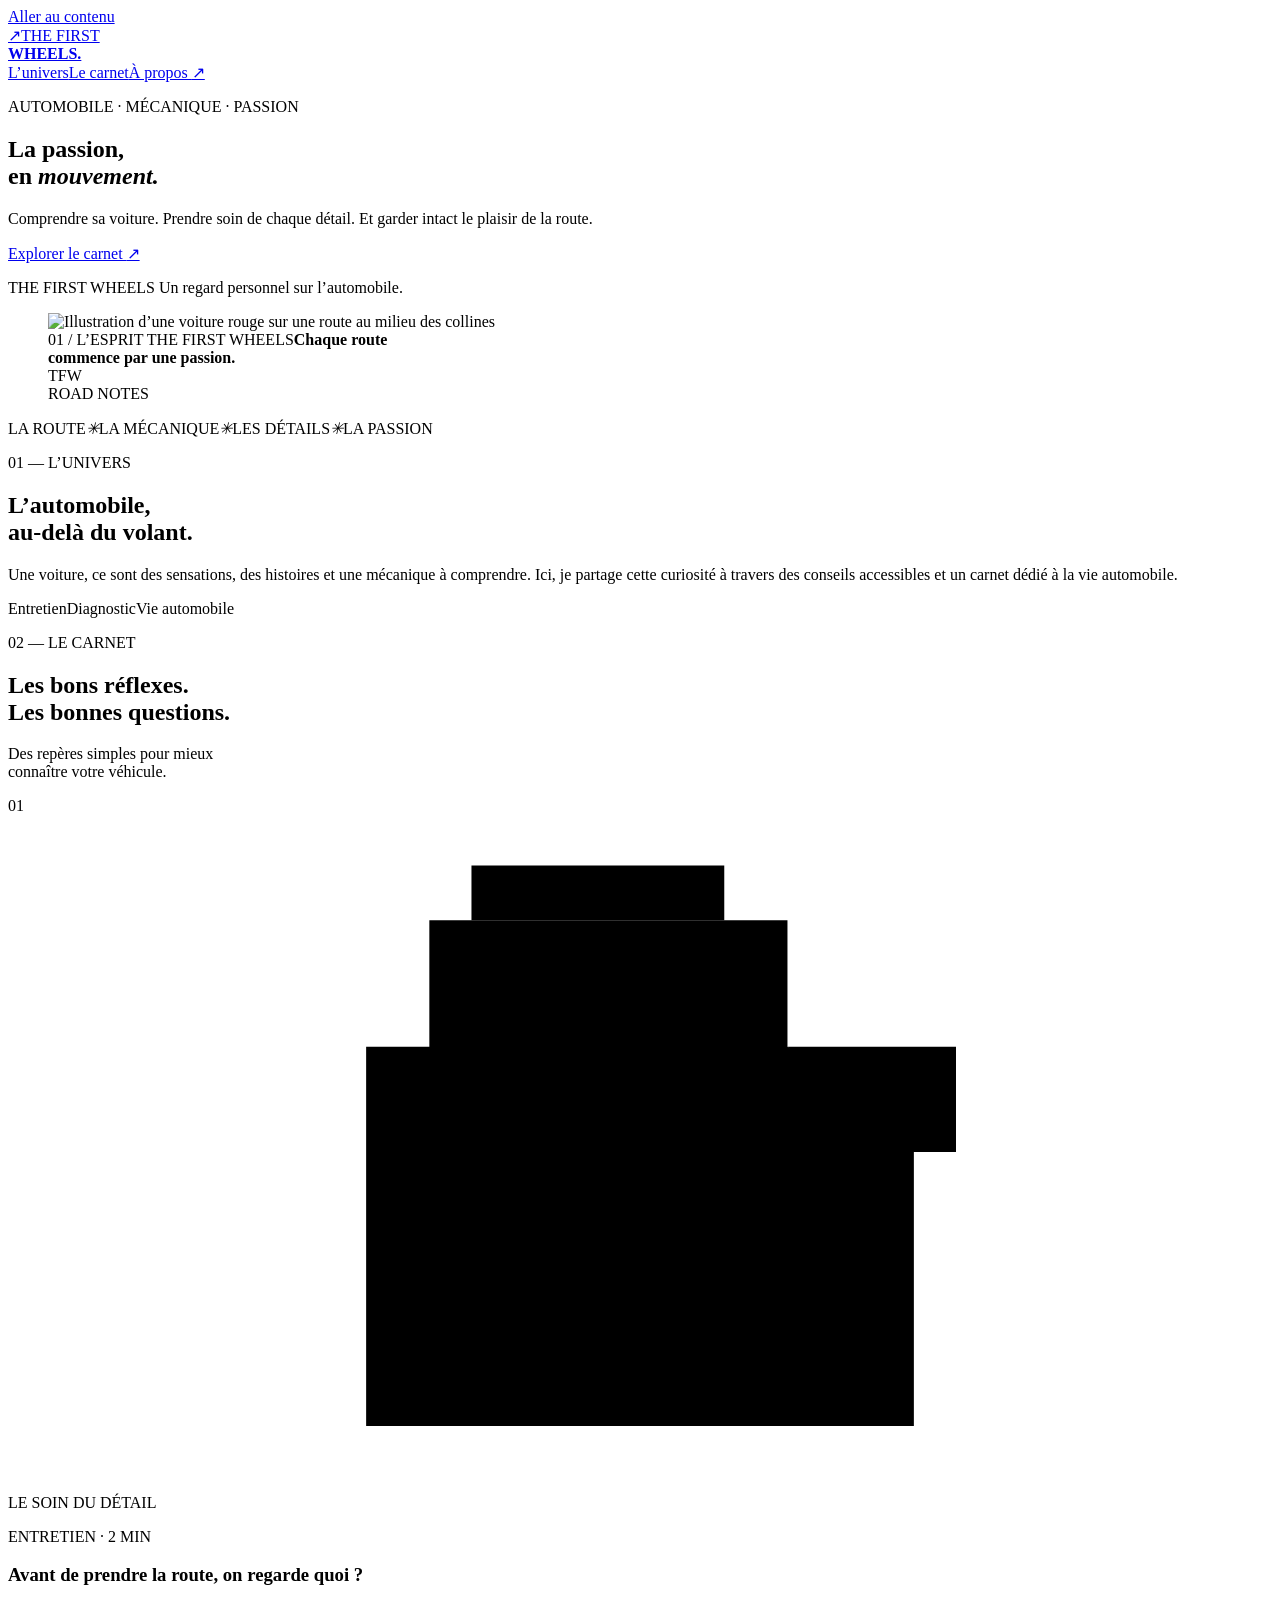
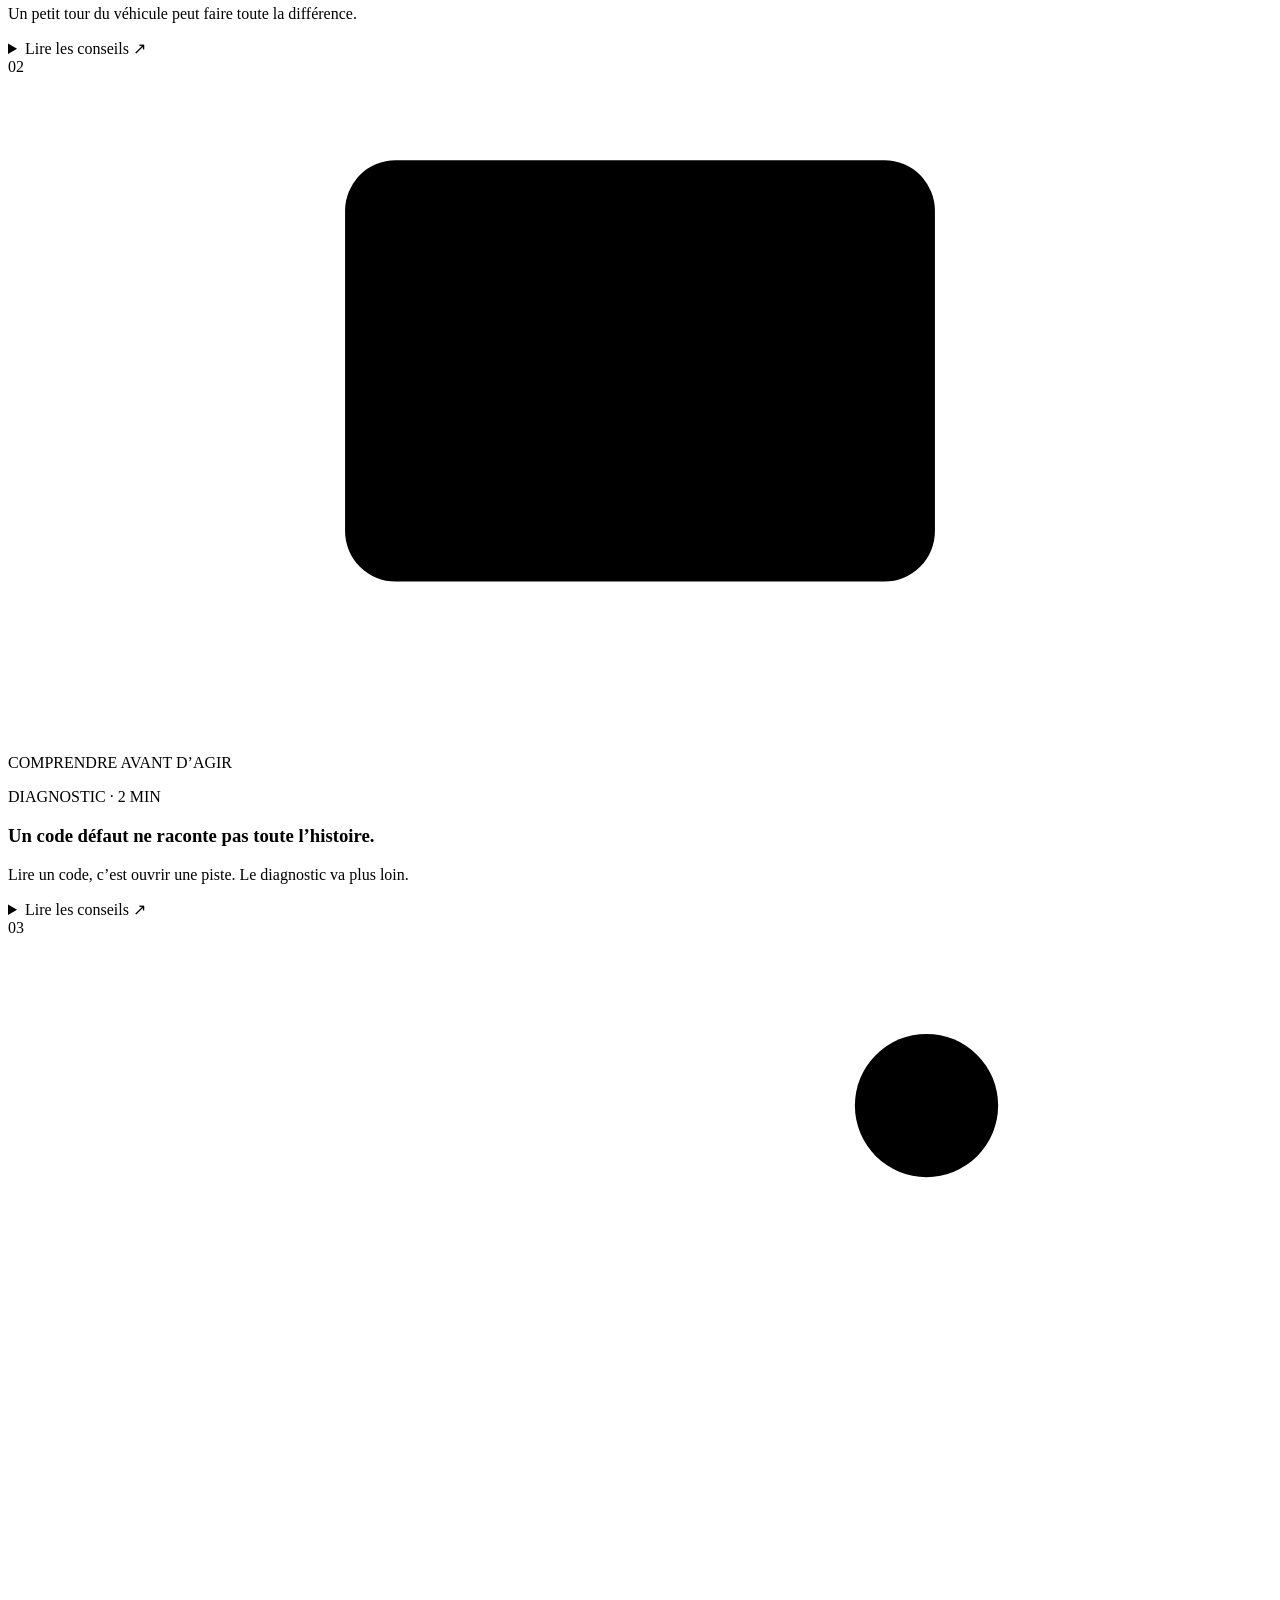
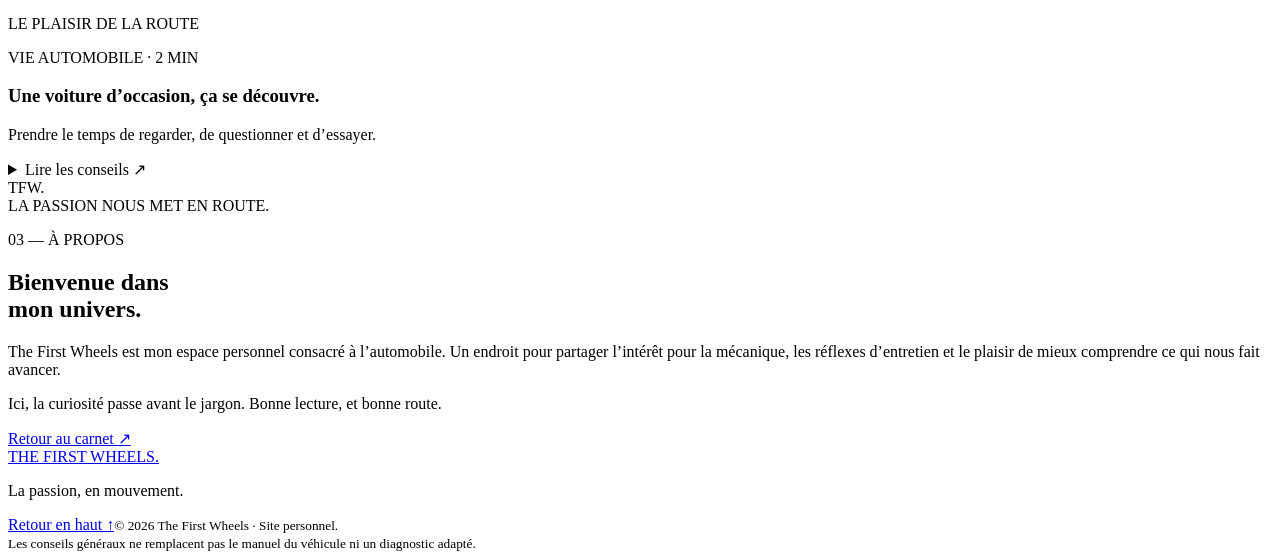
==== index.html @ 16961a9b "Add files via upload" ====
<!doctype html>
<html lang="fr"><head><meta charset="utf-8"><meta name="viewport" content="width=device-width, initial-scale=1"><meta name="description" content="The First Wheels : un espace personnel consacré à l’automobile, à la mécanique et aux petits gestes qui font la différence."><meta name="theme-color" content="#191c1b"><title>The First Wheels — La passion, en mouvement.</title><link rel="icon" type="image/svg+xml" href="assets/favicon.svg"><link rel="stylesheet" href="styles.css"><script src="script.js" defer></script></head>
<body><a class="skip" href="#contenu">Aller au contenu</a>
<header class="header"><a href="#accueil" class="brand" aria-label="The First Wheels, accueil"><span class="brand-icon" aria-hidden="true">↗</span><span>THE FIRST<br><b>WHEELS.</b></span></a><button class="menu-button" type="button" aria-expanded="false" aria-controls="navigation" hidden>Menu <span aria-hidden="true">☰</span></button><nav id="navigation" aria-label="Navigation principale"><a href="#univers">L’univers</a><a href="#carnet">Le carnet</a><a href="#apropos">À propos <span aria-hidden="true">↗</span></a></nav></header>
<main id="contenu"><section class="hero" id="accueil"><div class="hero-copy"><p class="eyebrow"><span class="dot"></span> AUTOMOBILE · MÉCANIQUE · PASSION</p><h1>La passion,<br>en <em>mouvement.</em></h1><p class="intro">Comprendre sa voiture. Prendre soin de chaque détail. Et garder intact le plaisir de la route.</p><a class="button" href="#carnet">Explorer le carnet <span aria-hidden="true">↗</span></a><p class="hero-note">THE FIRST WHEELS <span>Un regard personnel sur l’automobile.</span></p></div><figure class="hero-art"><img src="assets/route.svg" alt="Illustration d’une voiture rouge sur une route au milieu des collines" width="900" height="850"><figcaption><span>01 / L’ESPRIT THE FIRST WHEELS</span><strong>Chaque route<br>commence par une passion.</strong></figcaption><span class="art-stamp" aria-hidden="true">TFW<br>ROAD NOTES</span></figure></section>
<div class="ticker" aria-hidden="true"><span>LA ROUTE</span><i>✳</i><span>LA MÉCANIQUE</span><i>✳</i><span>LES DÉTAILS</span><i>✳</i><span>LA PASSION</span></div>
<section class="section universe" id="univers"><div class="section-heading"><p class="eyebrow">01 — L’UNIVERS</p><h2>L’automobile,<br>au-delà du volant.</h2></div><div class="universe-text"><p>Une voiture, ce sont des sensations, des histoires et une mécanique à comprendre. Ici, je partage cette curiosité à travers des conseils accessibles et un carnet dédié à la vie automobile.</p><div class="topics"><span>Entretien</span><span>Diagnostic</span><span>Vie automobile</span></div></div></section>
<section class="section journal" id="carnet"><div class="journal-top"><div><p class="eyebrow">02 — LE CARNET</p><h2>Les bons réflexes.<br>Les bonnes questions.</h2></div><p>Des repères simples pour mieux<br>connaître votre véhicule.</p></div><div class="filters" role="group" aria-label="Filtrer les articles" hidden><button type="button" data-filter="all" aria-pressed="true">Tout le carnet</button><button type="button" data-filter="entretien" aria-pressed="false">Entretien</button><button type="button" data-filter="diagnostic" aria-pressed="false">Diagnostic</button><button type="button" data-filter="vie" aria-pressed="false">Vie automobile</button></div><p id="filter-status" class="sr-only" aria-live="polite"></p><div class="articles">
<article class="article" data-category="entretien"><div class="tile tile-one" aria-hidden="true"><span class="tile-no">01</span><svg viewBox="0 0 300 160"><path d="M100 25h85v30l30 25v65H85V55h15z"/><path d="M185 55h40v25h-20M110 25V12h60v13"/><path d="M150 72c-30 37-30 45 0 49 28-4 28-12 0-49z"/></svg><span>LE SOIN DU DÉTAIL</span></div><div class="article-body"><p class="eyebrow">ENTRETIEN · 2 MIN</p><h3>Avant de prendre la route, on regarde quoi ?</h3><p>Un petit tour du véhicule peut faire toute la différence.</p><details><summary>Lire les conseils <span aria-hidden="true">↗</span></summary><div class="article-content"><p>Commencez par regarder l’état des pneus, les feux et la visibilité à travers les vitres. Pour la pression des pneus, suivez les valeurs indiquées par le constructeur sur le véhicule ou dans son manuel.</p><p>Contrôlez les niveaux en respectant les consignes du manuel, sur un sol plat. Ne dévissez jamais le bouchon du liquide de refroidissement lorsque le moteur est chaud.</p><p>Avant un long trajet, un bruit nouveau, une fuite ou un voyant inhabituel mérite un contrôle.</p></div></details></div></article>
<article class="article" data-category="diagnostic"><div class="tile tile-two" aria-hidden="true"><span class="tile-no">02</span><svg viewBox="0 0 300 160"><rect x="80" y="20" width="140" height="100" rx="12"/><path d="M95 90h25l14-37 20 55 15-30h35M110 136h80M150 120v16"/></svg><span>COMPRENDRE AVANT D’AGIR</span></div><div class="article-body"><p class="eyebrow">DIAGNOSTIC · 2 MIN</p><h3>Un code défaut ne raconte pas toute l’histoire.</h3><p>Lire un code, c’est ouvrir une piste. Le diagnostic va plus loin.</p><details><summary>Lire les conseils <span aria-hidden="true">↗</span></summary><div class="article-content"><p>Un code défaut décrit une anomalie détectée par un calculateur. Il ne prouve pas, à lui seul, qu’une pièce précise doit être remplacée.</p><p>Notez les symptômes et le moment où ils apparaissent : à froid, à chaud, au démarrage ou en roulant. Ces observations aident à orienter les vérifications.</p><p>Un diagnostic peut demander le contrôle du câblage, des alimentations et des paramètres mesurés. Évitez d’effacer les codes avant de les relever : ils peuvent fournir des indices utiles.</p></div></details></div></article>
<article class="article" data-category="vie"><div class="tile tile-three" aria-hidden="true"><span class="tile-no">03</span><svg viewBox="0 0 300 160"><path d="M105 145l35-125M195 145L160 20M150 145v-25m0-15V85m0-15V50m0-15V20"/><circle cx="218" cy="40" r="17"/></svg><span>LE PLAISIR DE LA ROUTE</span></div><div class="article-body"><p class="eyebrow">VIE AUTOMOBILE · 2 MIN</p><h3>Une voiture d’occasion, ça se découvre.</h3><p>Prendre le temps de regarder, de questionner et d’essayer.</p><details><summary>Lire les conseils <span aria-hidden="true">↗</span></summary><div class="article-content"><p>Demandez l’historique d’entretien et comparez les informations avec les factures disponibles. Regardez l’état général, l’usure de l’habitacle et les traces de fuite.</p><p>Un essai permet de découvrir le comportement du véhicule. Soyez attentif aux bruits, aux vibrations et aux témoins du tableau de bord.</p><p>Si vous hésitez, faites examiner la voiture par un professionnel indépendant avant de vous engager. Un contrôle technique et un diagnostic mécanique répondent à des objectifs différents.</p></div></details></div></article>
</div></section>
<section class="about" id="apropos"><div class="about-mark" aria-hidden="true">TF<span>W.</span><div>LA PASSION NOUS MET EN ROUTE.</div></div><div class="about-copy"><p class="eyebrow">03 — À PROPOS</p><h2>Bienvenue dans<br>mon univers.</h2><p>The First Wheels est mon espace personnel consacré à l’automobile. Un endroit pour partager l’intérêt pour la mécanique, les réflexes d’entretien et le plaisir de mieux comprendre ce qui nous fait avancer.</p><p>Ici, la curiosité passe avant le jargon. Bonne lecture, et bonne route.</p><a class="text-link" href="#carnet">Retour au carnet <span aria-hidden="true">↗</span></a></div></section>
</main><footer><a class="footer-brand" href="#accueil">THE FIRST WHEELS.</a><p>La passion, en mouvement.</p><a href="#accueil">Retour en haut ↑</a><small>© <span id="year">2026</span> The First Wheels · Site personnel.<br>Les conseils généraux ne remplacent pas le manuel du véhicule ni un diagnostic adapté.</small></footer></body></html>
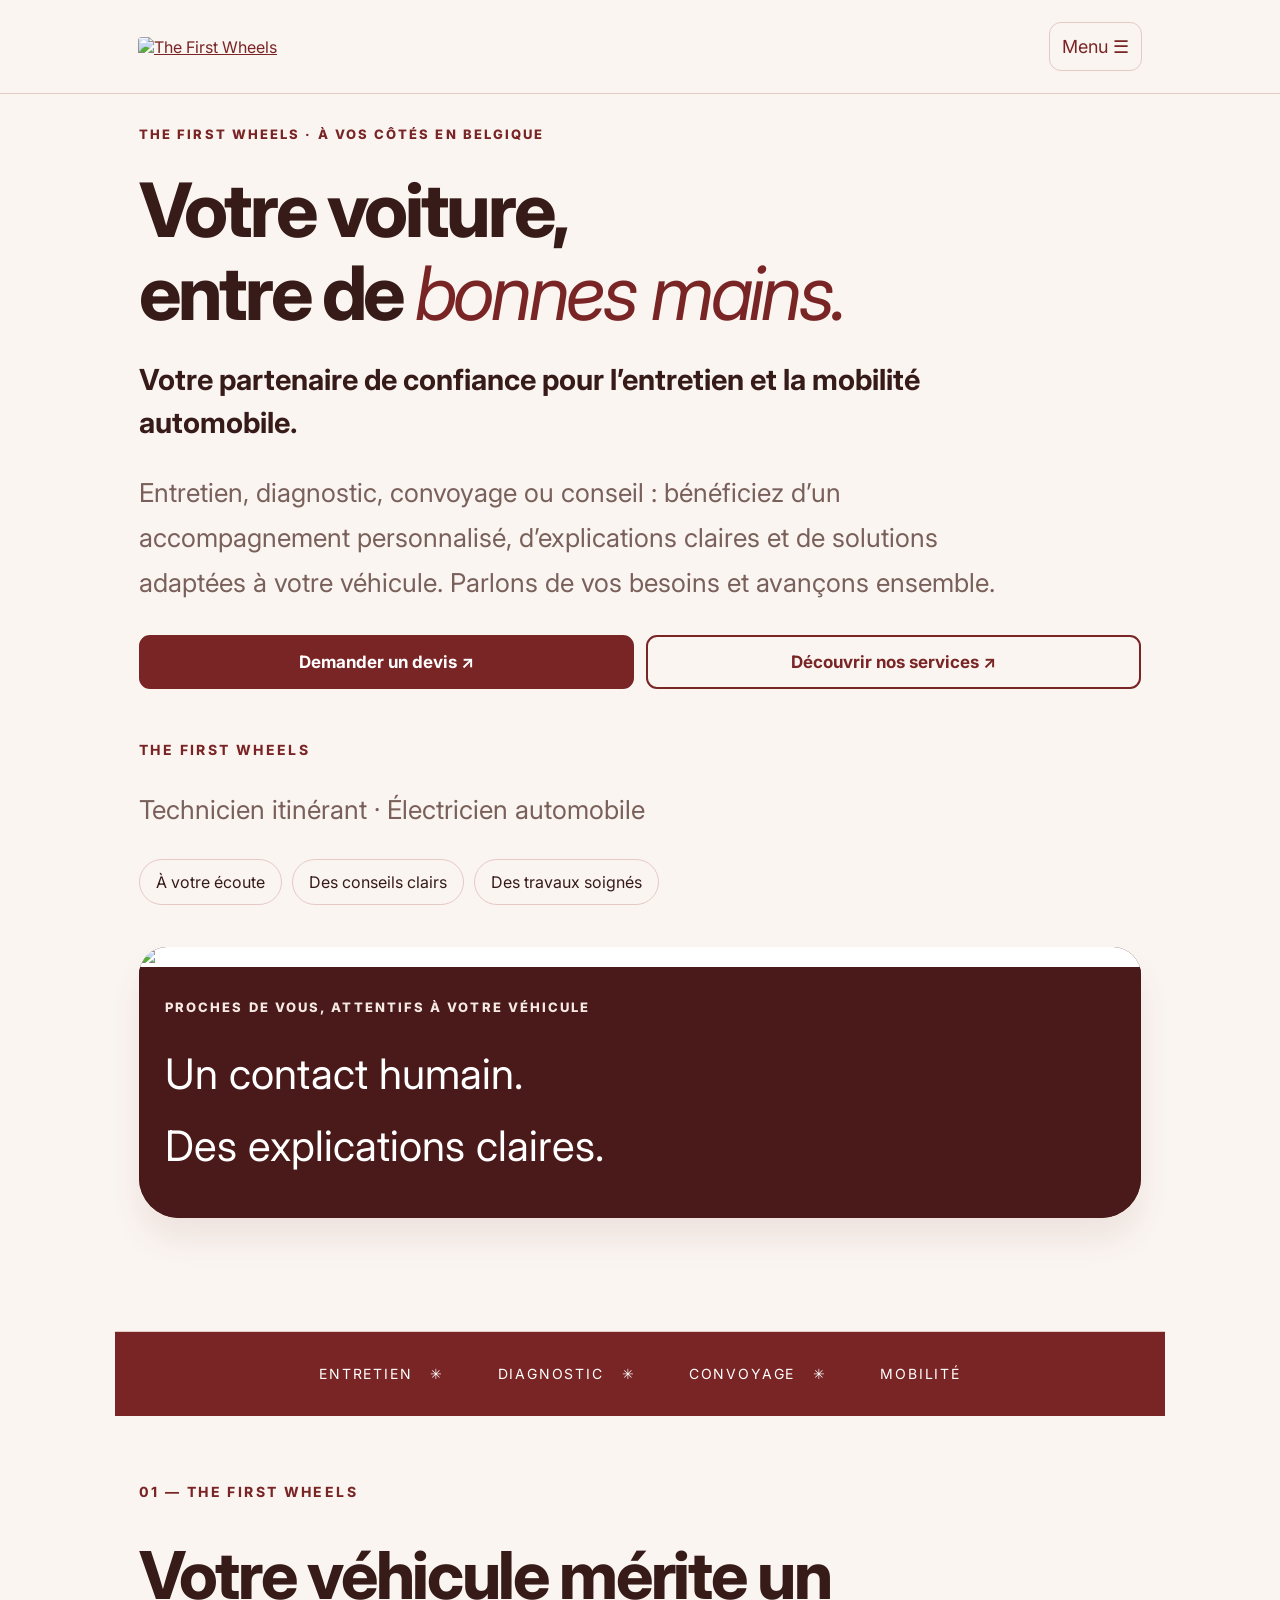
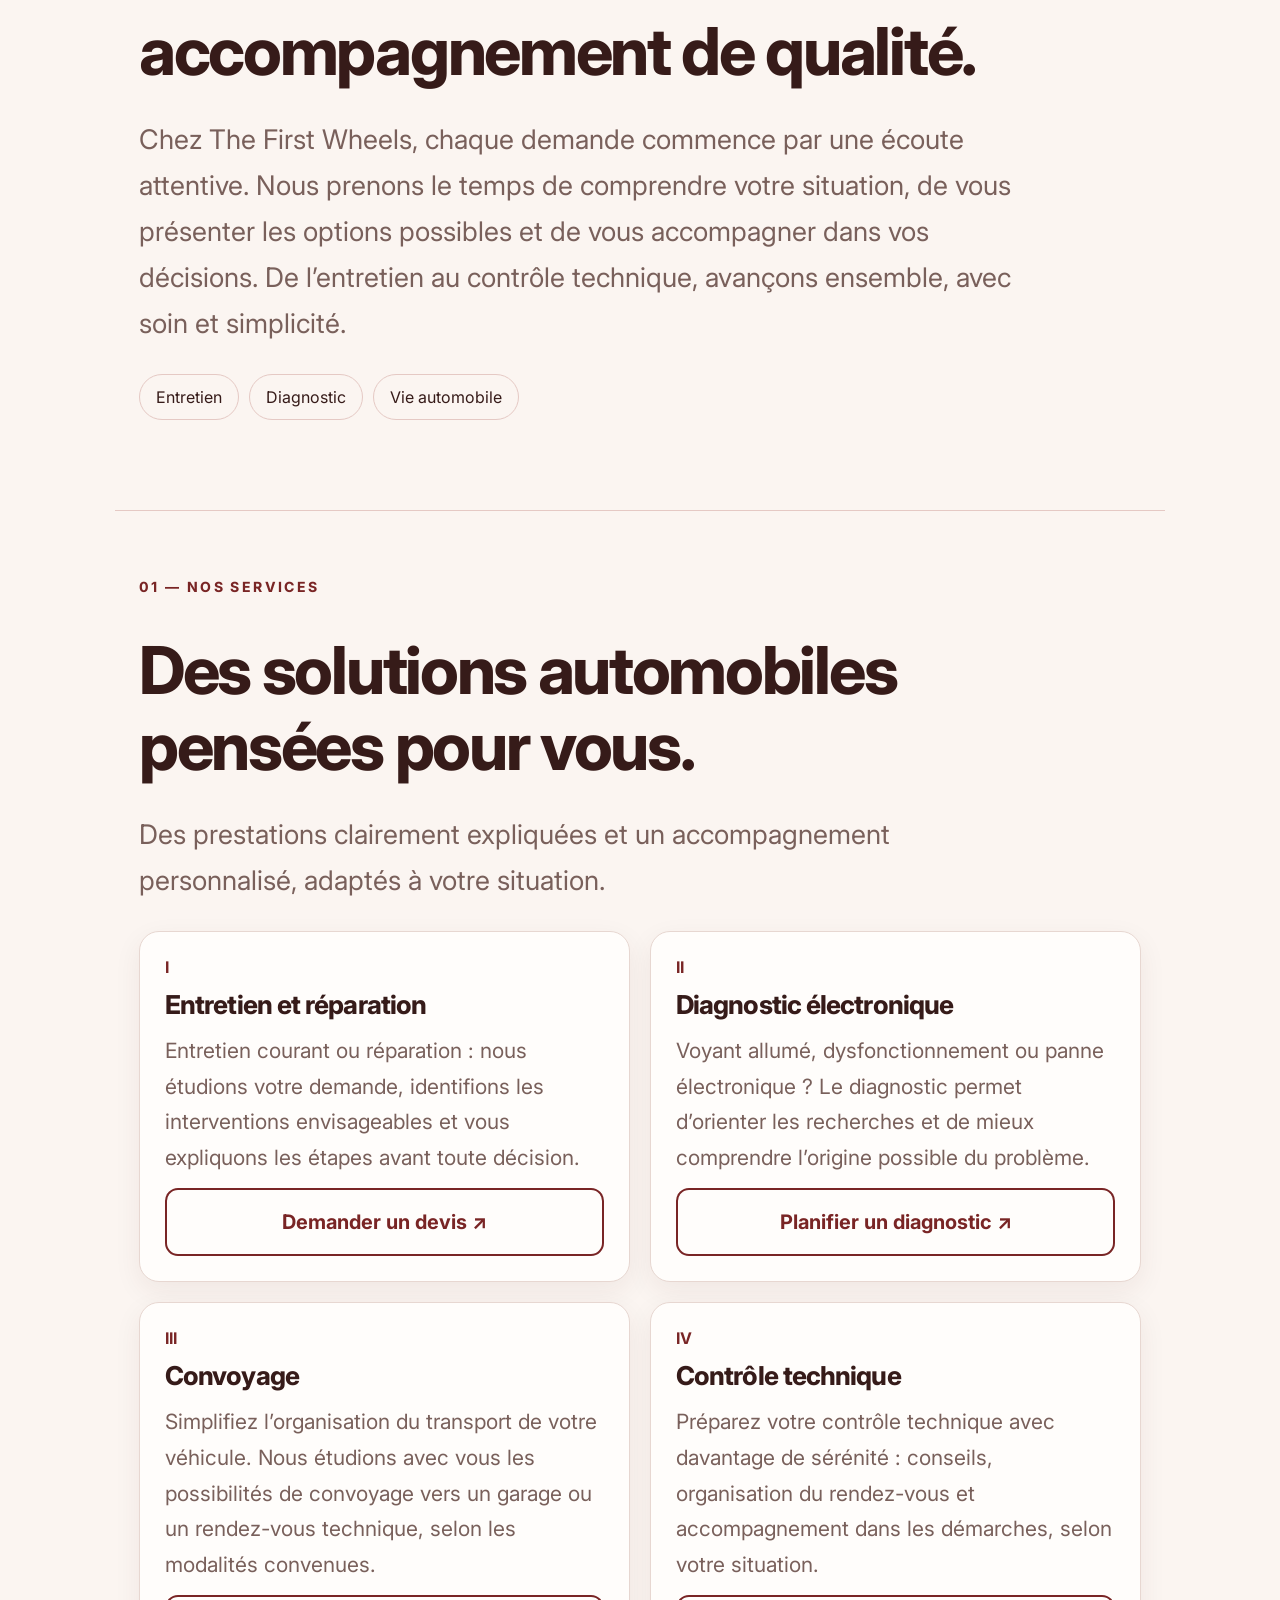
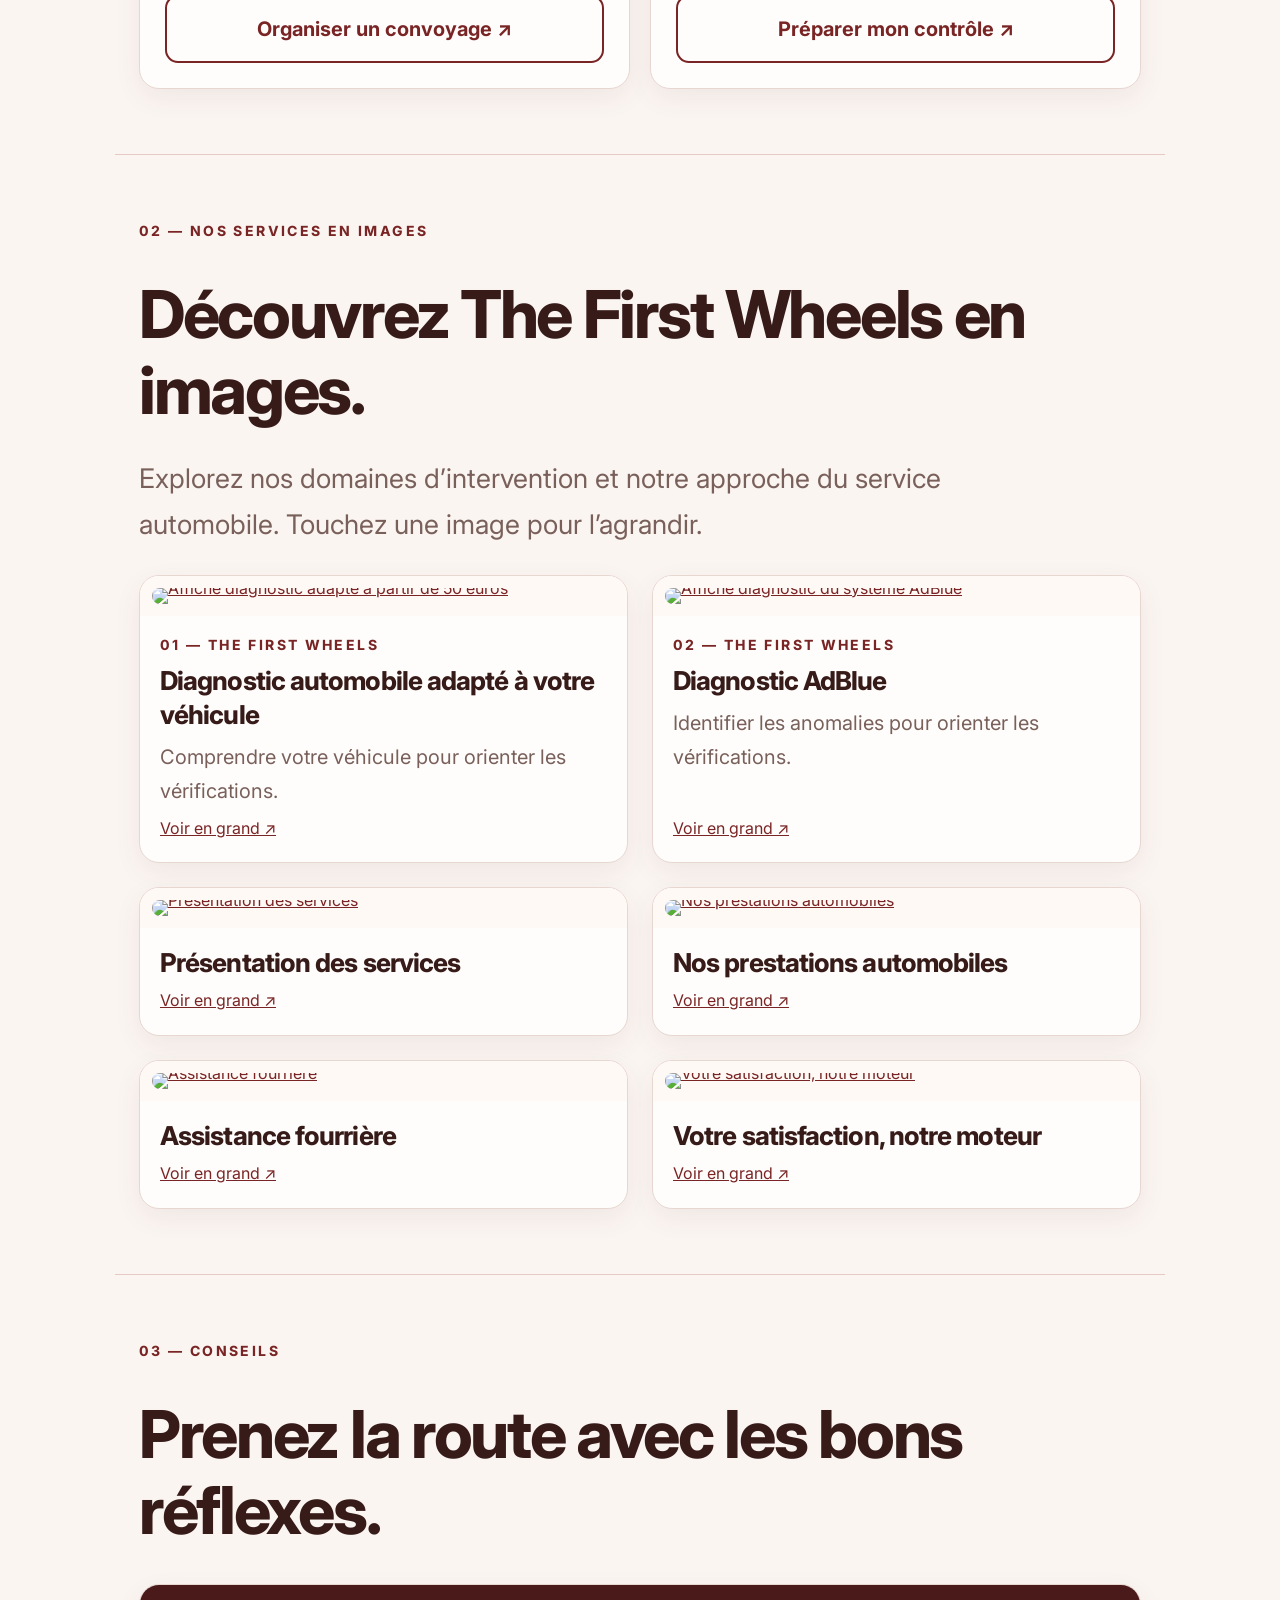
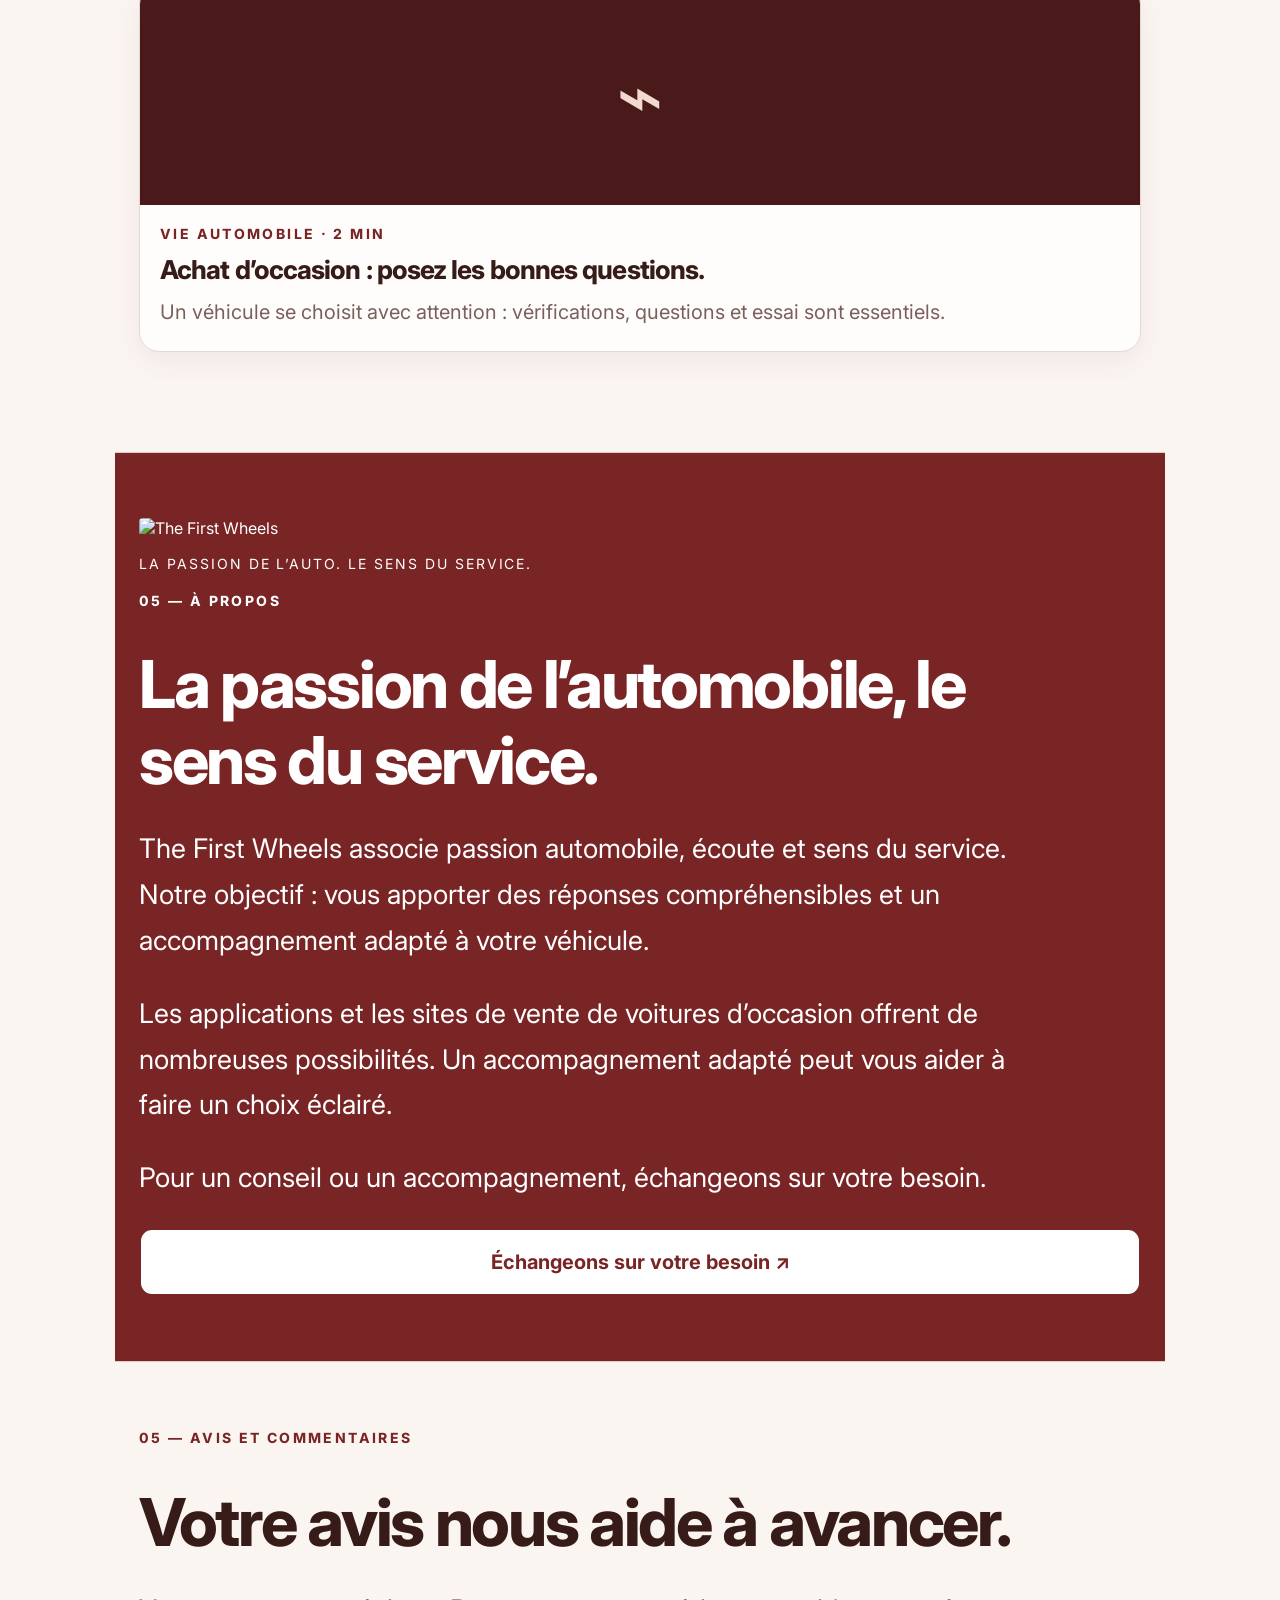
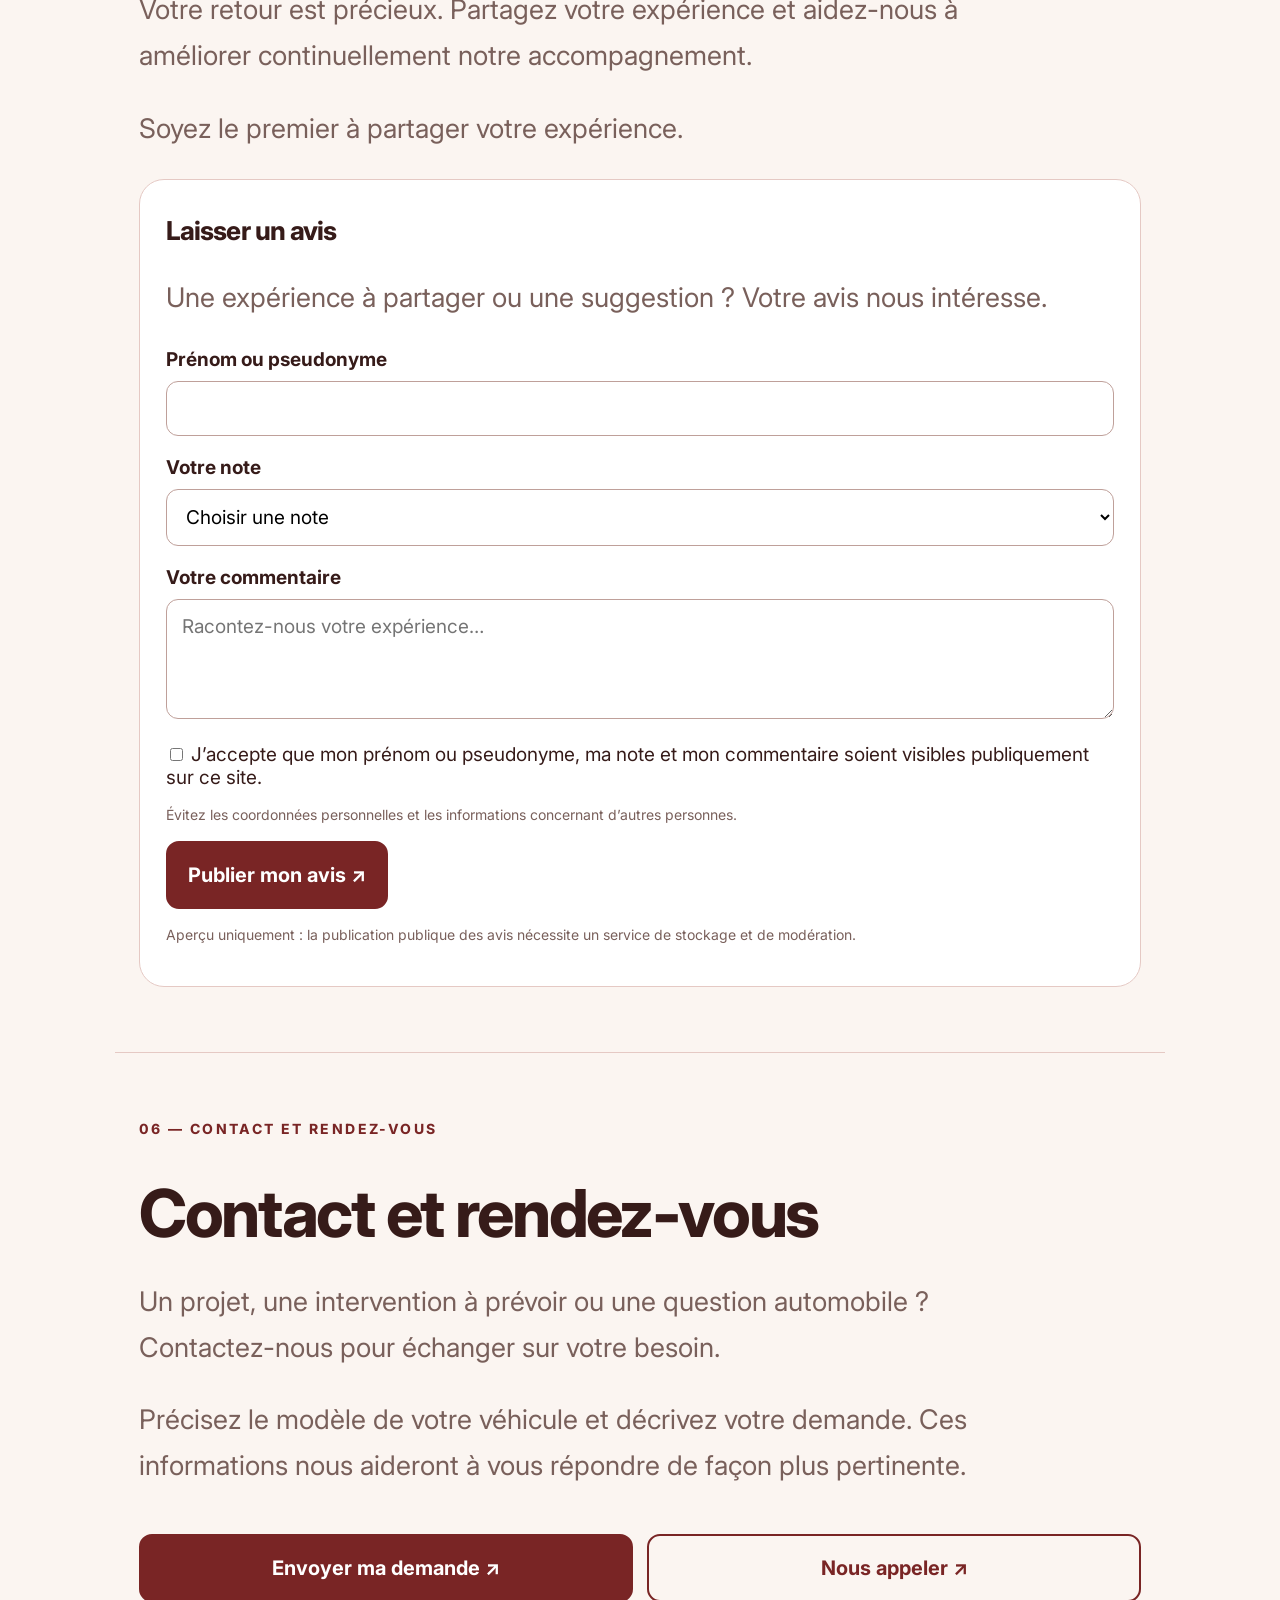
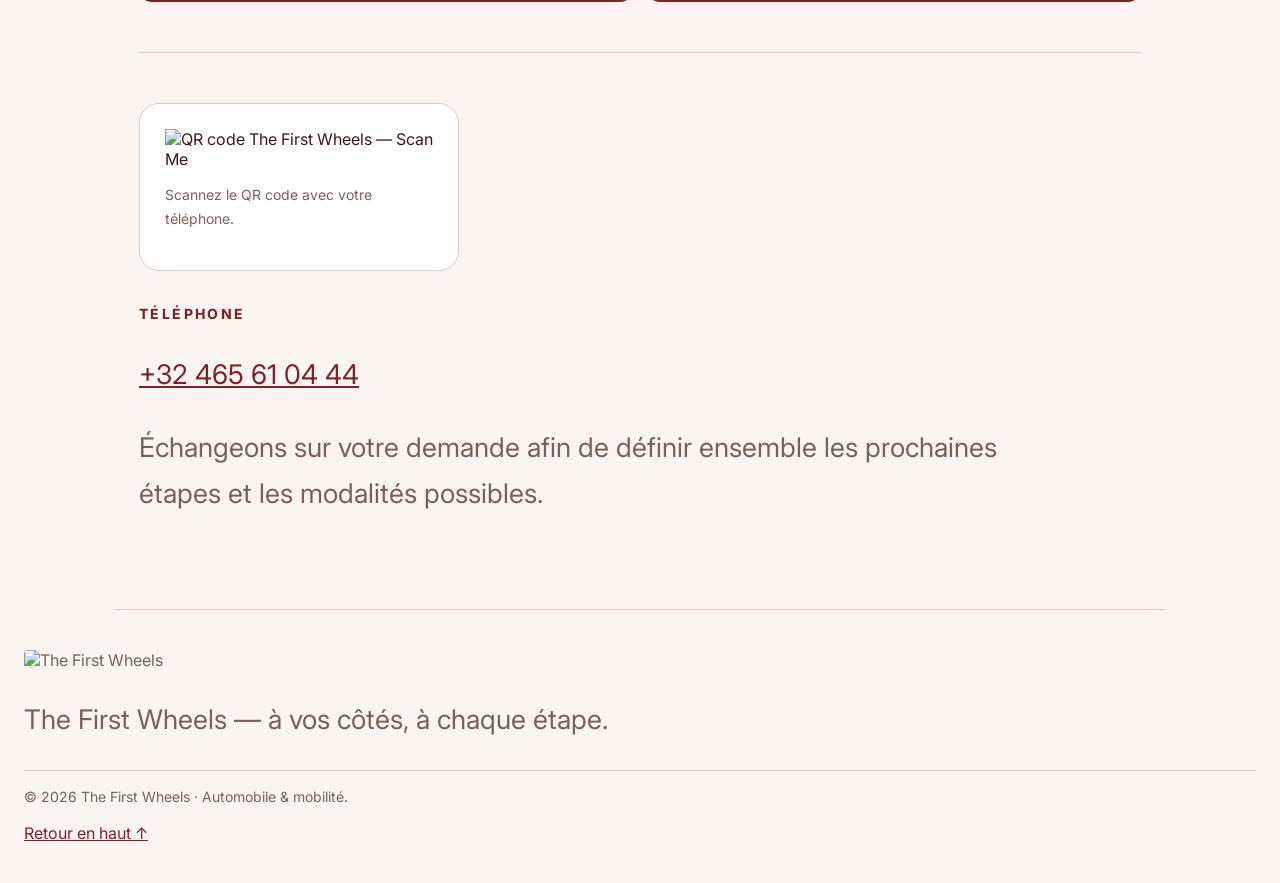
==== commit c3340b58: "Add files via upload" ====
--- a/index.html
+++ b/index.html
@@ -1,14 +1,98 @@
-<!doctype html>
-<html lang="fr"><head><meta charset="utf-8"><meta name="viewport" content="width=device-width, initial-scale=1"><meta name="description" content="The First Wheels : un espace personnel consacré à l’automobile, à la mécanique et aux petits gestes qui font la différence."><meta name="theme-color" content="#191c1b"><title>The First Wheels — La passion, en mouvement.</title><link rel="icon" type="image/svg+xml" href="assets/favicon.svg"><link rel="stylesheet" href="styles.css"><script src="script.js" defer></script></head>
-<body><a class="skip" href="#contenu">Aller au contenu</a>
-<header class="header"><a href="#accueil" class="brand" aria-label="The First Wheels, accueil"><span class="brand-icon" aria-hidden="true">↗</span><span>THE FIRST<br><b>WHEELS.</b></span></a><button class="menu-button" type="button" aria-expanded="false" aria-controls="navigation" hidden>Menu <span aria-hidden="true">☰</span></button><nav id="navigation" aria-label="Navigation principale"><a href="#univers">L’univers</a><a href="#carnet">Le carnet</a><a href="#apropos">À propos <span aria-hidden="true">↗</span></a></nav></header>
-<main id="contenu"><section class="hero" id="accueil"><div class="hero-copy"><p class="eyebrow"><span class="dot"></span> AUTOMOBILE · MÉCANIQUE · PASSION</p><h1>La passion,<br>en <em>mouvement.</em></h1><p class="intro">Comprendre sa voiture. Prendre soin de chaque détail. Et garder intact le plaisir de la route.</p><a class="button" href="#carnet">Explorer le carnet <span aria-hidden="true">↗</span></a><p class="hero-note">THE FIRST WHEELS <span>Un regard personnel sur l’automobile.</span></p></div><figure class="hero-art"><img src="assets/route.svg" alt="Illustration d’une voiture rouge sur une route au milieu des collines" width="900" height="850"><figcaption><span>01 / L’ESPRIT THE FIRST WHEELS</span><strong>Chaque route<br>commence par une passion.</strong></figcaption><span class="art-stamp" aria-hidden="true">TFW<br>ROAD NOTES</span></figure></section>
-<div class="ticker" aria-hidden="true"><span>LA ROUTE</span><i>✳</i><span>LA MÉCANIQUE</span><i>✳</i><span>LES DÉTAILS</span><i>✳</i><span>LA PASSION</span></div>
-<section class="section universe" id="univers"><div class="section-heading"><p class="eyebrow">01 — L’UNIVERS</p><h2>L’automobile,<br>au-delà du volant.</h2></div><div class="universe-text"><p>Une voiture, ce sont des sensations, des histoires et une mécanique à comprendre. Ici, je partage cette curiosité à travers des conseils accessibles et un carnet dédié à la vie automobile.</p><div class="topics"><span>Entretien</span><span>Diagnostic</span><span>Vie automobile</span></div></div></section>
-<section class="section journal" id="carnet"><div class="journal-top"><div><p class="eyebrow">02 — LE CARNET</p><h2>Les bons réflexes.<br>Les bonnes questions.</h2></div><p>Des repères simples pour mieux<br>connaître votre véhicule.</p></div><div class="filters" role="group" aria-label="Filtrer les articles" hidden><button type="button" data-filter="all" aria-pressed="true">Tout le carnet</button><button type="button" data-filter="entretien" aria-pressed="false">Entretien</button><button type="button" data-filter="diagnostic" aria-pressed="false">Diagnostic</button><button type="button" data-filter="vie" aria-pressed="false">Vie automobile</button></div><p id="filter-status" class="sr-only" aria-live="polite"></p><div class="articles">
-<article class="article" data-category="entretien"><div class="tile tile-one" aria-hidden="true"><span class="tile-no">01</span><svg viewBox="0 0 300 160"><path d="M100 25h85v30l30 25v65H85V55h15z"/><path d="M185 55h40v25h-20M110 25V12h60v13"/><path d="M150 72c-30 37-30 45 0 49 28-4 28-12 0-49z"/></svg><span>LE SOIN DU DÉTAIL</span></div><div class="article-body"><p class="eyebrow">ENTRETIEN · 2 MIN</p><h3>Avant de prendre la route, on regarde quoi ?</h3><p>Un petit tour du véhicule peut faire toute la différence.</p><details><summary>Lire les conseils <span aria-hidden="true">↗</span></summary><div class="article-content"><p>Commencez par regarder l’état des pneus, les feux et la visibilité à travers les vitres. Pour la pression des pneus, suivez les valeurs indiquées par le constructeur sur le véhicule ou dans son manuel.</p><p>Contrôlez les niveaux en respectant les consignes du manuel, sur un sol plat. Ne dévissez jamais le bouchon du liquide de refroidissement lorsque le moteur est chaud.</p><p>Avant un long trajet, un bruit nouveau, une fuite ou un voyant inhabituel mérite un contrôle.</p></div></details></div></article>
-<article class="article" data-category="diagnostic"><div class="tile tile-two" aria-hidden="true"><span class="tile-no">02</span><svg viewBox="0 0 300 160"><rect x="80" y="20" width="140" height="100" rx="12"/><path d="M95 90h25l14-37 20 55 15-30h35M110 136h80M150 120v16"/></svg><span>COMPRENDRE AVANT D’AGIR</span></div><div class="article-body"><p class="eyebrow">DIAGNOSTIC · 2 MIN</p><h3>Un code défaut ne raconte pas toute l’histoire.</h3><p>Lire un code, c’est ouvrir une piste. Le diagnostic va plus loin.</p><details><summary>Lire les conseils <span aria-hidden="true">↗</span></summary><div class="article-content"><p>Un code défaut décrit une anomalie détectée par un calculateur. Il ne prouve pas, à lui seul, qu’une pièce précise doit être remplacée.</p><p>Notez les symptômes et le moment où ils apparaissent : à froid, à chaud, au démarrage ou en roulant. Ces observations aident à orienter les vérifications.</p><p>Un diagnostic peut demander le contrôle du câblage, des alimentations et des paramètres mesurés. Évitez d’effacer les codes avant de les relever : ils peuvent fournir des indices utiles.</p></div></details></div></article>
-<article class="article" data-category="vie"><div class="tile tile-three" aria-hidden="true"><span class="tile-no">03</span><svg viewBox="0 0 300 160"><path d="M105 145l35-125M195 145L160 20M150 145v-25m0-15V85m0-15V50m0-15V20"/><circle cx="218" cy="40" r="17"/></svg><span>LE PLAISIR DE LA ROUTE</span></div><div class="article-body"><p class="eyebrow">VIE AUTOMOBILE · 2 MIN</p><h3>Une voiture d’occasion, ça se découvre.</h3><p>Prendre le temps de regarder, de questionner et d’essayer.</p><details><summary>Lire les conseils <span aria-hidden="true">↗</span></summary><div class="article-content"><p>Demandez l’historique d’entretien et comparez les informations avec les factures disponibles. Regardez l’état général, l’usure de l’habitacle et les traces de fuite.</p><p>Un essai permet de découvrir le comportement du véhicule. Soyez attentif aux bruits, aux vibrations et aux témoins du tableau de bord.</p><p>Si vous hésitez, faites examiner la voiture par un professionnel indépendant avant de vous engager. Un contrôle technique et un diagnostic mécanique répondent à des objectifs différents.</p></div></details></div></article>
-</div></section>
-<section class="about" id="apropos"><div class="about-mark" aria-hidden="true">TF<span>W.</span><div>LA PASSION NOUS MET EN ROUTE.</div></div><div class="about-copy"><p class="eyebrow">03 — À PROPOS</p><h2>Bienvenue dans<br>mon univers.</h2><p>The First Wheels est mon espace personnel consacré à l’automobile. Un endroit pour partager l’intérêt pour la mécanique, les réflexes d’entretien et le plaisir de mieux comprendre ce qui nous fait avancer.</p><p>Ici, la curiosité passe avant le jargon. Bonne lecture, et bonne route.</p><a class="text-link" href="#carnet">Retour au carnet <span aria-hidden="true">↗</span></a></div></section>
-</main><footer><a class="footer-brand" href="#accueil">THE FIRST WHEELS.</a><p>La passion, en mouvement.</p><a href="#accueil">Retour en haut ↑</a><small>© <span id="year">2026</span> The First Wheels · Site personnel.<br>Les conseils généraux ne remplacent pas le manuel du véhicule ni un diagnostic adapté.</small></footer></body></html>+<!doctype html><html lang="fr"><head><meta charset="utf-8"><meta name="viewport" content="width=device-width,initial-scale=1"><title>The First Wheels — Convoyage · Garage · Mobilité</title><link rel="preconnect" href="https://fonts.googleapis.com"><link rel="preconnect" href="https://fonts.gstatic.com" crossorigin><link href="https://fonts.googleapis.com/css2?family=Inter:wght@400;500;600;700;800;900&display=swap" rel="stylesheet"><style>
+:root{--b:#762525;--d:#361b19;--m:#79605b;--line:#e4c8c1;--bg:#fbf5f1}*{box-sizing:border-box}html{scroll-behavior:smooth}body{margin:0;font-family:Inter,Arial,Helvetica,sans-serif;color:var(--d);background:var(--bg)}header{background:var(--bg);border-bottom:1px solid var(--line);position:sticky;top:0;z-index:4}.head{max-width:1050px;margin:auto;padding:25px 22px;display:flex;align-items:center;justify-content:space-between;gap:20px}.logo{width:min(61vw,430px);display:block;border-radius:4px}.menu{border:1px solid var(--line);background:transparent;border-radius:12px;padding:14px;color:var(--b);font-size:18px}nav{display:none;padding:0 22px 20px;max-width:1050px;margin:auto;gap:15px;flex-wrap:wrap}nav.open{display:flex}nav a{color:var(--b)}main{max-width:1050px;margin:auto}section{padding:65px 24px;border-bottom:1px solid var(--line)}.ey{font-size:14px;font-weight:750;letter-spacing:.17em;line-height:1.6;color:var(--b)}h1{font-size:clamp(48px,8.4vw,83px);letter-spacing:-.05em;line-height:1.12;margin:40px 0}h1 em{font-family:Inter,Arial,Helvetica,sans-serif;color:var(--b);font-weight:400}h2{font-size:clamp(37px,6.7vw,66px);line-height:1.15;letter-spacing:-.035em;margin:35px 0}h3{font-size:26px;margin:8px 0 20px}p{font-size:clamp(19px,3.6vw,27px);color:var(--m);line-height:1.72}.lead{font-size:clamp(22px,4vw,29px);font-weight:700;color:var(--d)}.buttons{display:grid;gap:14px;margin:45px 0 10px}.btn{border:2px solid var(--b);border-radius:13px;padding:20px;text-decoration:none;color:var(--b);font-size:20px;font-weight:700;text-align:center;display:block;background:transparent}.btn.fill{background:var(--b);color:white}.pills{display:flex;gap:10px;flex-wrap:wrap;margin:25px 0}.pill{border:1px solid var(--line);border-radius:99px;padding:12px 16px}.poster{display:block;width:100%;border-radius:24px 24px 0 0}.poster-card{border:1px solid var(--line);border-radius:28px;overflow:hidden;margin:35px 0;background:white}.poster-caption{padding:26px}.poster-caption p{font-size:20px}.service{border:1px solid var(--line);border-radius:26px;background:#fffdfb;padding:28px;margin:22px 0}.service p{font-size:21px}.number{color:var(--b);font-weight:bold}.band{background:var(--b);color:white;padding:22px;text-align:center;letter-spacing:.12em}.feature{background:#491a19;color:white;border-radius:28px;overflow:hidden;margin-top:45px}.feature img{width:100%;display:block}.feature .inside{padding:32px}.feature h2,.feature p{color:white}.about{background:var(--b);color:white}.about p,.about h2,.about .ey{color:white}.review{border:1px solid var(--line);padding:26px;border-radius:25px;background:white}label{display:block;font-size:19px;font-weight:700;margin:20px 0 10px}input,select,textarea{width:100%;font:inherit;font-size:19px;padding:15px;border:1px solid #bfa09a;border-radius:12px;background:white}textarea{min-height:120px}input[type=checkbox]{width:auto}button{cursor:pointer}.note{font-size:14px}.qr{border:1px solid var(--line);padding:25px;border-radius:20px;background:white;max-width:320px}footer{padding:40px 24px;color:var(--m)}a{color:var(--b)}@media(min-width:780px){.buttons{grid-template-columns:1fr 1fr}.services{display:grid;grid-template-columns:1fr 1fr;gap:20px}.service{margin:0}.poster-grid{display:grid;grid-template-columns:1fr 1fr;gap:24px}.poster-grid .poster-card{margin:0}}
+
+/* Accueil mobile adapté à la capture de référence fournie */
+:root{--b:#792525;--d:#361b19;--m:#79605b;--line:#e5c9c4;--bg:#fbf5f1}
+html{scroll-padding-top:92px}
+body{background:var(--bg)}
+header{background:var(--bg);border-bottom:1px solid var(--line)}
+.head{padding:22px 23px;gap:20px}
+.logo{width:min(61vw,430px);height:auto;object-fit:contain}
+.menu{background:transparent;border:1px solid var(--line);border-radius:12px;padding:13px 12px;color:#287ec4;font-size:18px}
+#accueil{padding-top:30px}
+#accueil .ey:first-child{font-size:13px;font-weight:800;letter-spacing:.16em;line-height:1.65}
+#accueil h1{font-size:clamp(43px,7vw,75px);line-height:1.10;letter-spacing:-.045em;margin:24px 0 25px}
+#accueil h1 em{font-family:Inter,Arial,Helvetica,sans-serif;font-weight:400;color:#792525}
+#accueil .lead{font-size:clamp(19px,3.5vw,29px);line-height:1.48;margin:0 0 15px}
+#accueil p:not(.lead){font-size:clamp(17px,3.3vw,26px);line-height:1.72}
+#accueil .buttons{margin-top:30px;gap:12px}
+#accueil .btn{padding:15px 12px;min-height:51px;font-size:17px;border-radius:11px}
+@media(max-width:779px){
+  .head{min-height:86px}
+  .logo{width:min(61vw,250px)}
+  #accueil{padding-left:23px;padding-right:23px}
+  #accueil h1{font-size:clamp(43px,11.7vw,58px);margin-top:24px;margin-bottom:24px}
+  #accueil .buttons{grid-template-columns:1fr}
+}
+
+/* Présentation de l'affiche et du bandeau selon la capture mobile */
+.feature{background:#491a19;border-radius:28px 28px 40px 40px;overflow:hidden;margin:42px 0 48px;box-shadow:0 22px 32px rgba(89,30,30,.08)}
+.feature img{width:100%;height:auto;display:block;object-fit:contain;background:#fff}
+.feature .inside{padding:30px 26px 36px;background:#491a19}
+.feature .inside .ey{color:#f6e9e4;letter-spacing:.13em;font-size:12px;line-height:1.6}
+.feature .inside p{font-size:clamp(27px,5.8vw,42px)!important;line-height:1.17;font-weight:400;color:#fff;margin:20px 0 0}
+.band{background:#792525;color:#fff;padding:26px 20px;text-align:center;letter-spacing:.13em;line-height:2.25;font-size:14px;word-spacing:12px}
+@media(max-width:779px){.feature{margin:36px 0 45px;border-radius:26px 26px 38px 38px}.feature .inside{padding:26px 22px 33px}.band{padding:21px 14px;font-size:12px;line-height:2.5;word-spacing:8px}}
+
+/* Menu déroulant mobile, sous le logo, lisible et accessible */
+#nav{display:none;max-width:1050px;margin:0 auto;padding:10px 22px 20px;background:var(--bg);border-top:1px solid var(--line);flex-direction:column;gap:0}
+#nav.open{display:flex}
+#nav a{display:block;text-decoration:none;font-weight:650;font-size:18px;line-height:1.35;padding:13px 14px;border-bottom:1px solid var(--line);color:var(--d);border-radius:7px}
+#nav a:last-child{border-bottom:0}
+#nav a:focus-visible,#nav a:hover{background:#f3e5df;color:var(--b);outline-offset:2px}
+@media(min-width:780px){#nav{flex-direction:row;flex-wrap:wrap;gap:8px}#nav a{border:0}}
+
+/* Mise en page harmonisée : cartes, cadres et alignement */
+:root{--tfw-wine:#792525;--tfw-border:#e7d7d1;--tfw-cream:#fbf5f1}
+*,*::before,*::after{box-sizing:border-box}
+body{overflow-x:hidden}
+main section{scroll-margin-top:100px}
+main section>.container, main section>.wrap, main section>.inner{width:min(100% - 36px,1120px);margin-inline:auto}
+.service,.poster-card{background:#fffdfb;border:1px solid var(--tfw-border);border-radius:20px;box-shadow:0 9px 28px rgba(72,30,30,.065);overflow:hidden;min-width:0}
+.service{display:flex;flex-direction:column;align-items:flex-start;padding:25px;gap:12px}
+.service h3,.service p{margin:0;overflow-wrap:anywhere}
+.service h3{line-height:1.25}
+.service p{line-height:1.7;flex:1}
+.service .btn{margin-top:auto;align-self:stretch;text-align:center;justify-content:center}
+.poster-card{display:flex;flex-direction:column;align-items:stretch;padding:0!important}
+.poster-card>a:first-child{display:block;padding:12px;background:#fff9f5;line-height:0}
+.poster-card>a:first-child img{display:block;width:100%;height:auto;max-height:680px;object-fit:contain;object-position:center;border-radius:11px}
+.poster-caption{padding:18px 20px 22px!important;display:flex;flex-direction:column;gap:8px;align-items:flex-start;flex:1;line-height:1.55}
+.poster-caption h3,.poster-caption p{margin:0}
+.poster-caption .btn,.poster-caption a{margin-top:auto}
+#galerie .grid,#galerie .posters,#services .grid,#services .services-grid{align-items:stretch}
+#contact img[src^="data:image"]{max-width:100%;height:auto;object-fit:contain}
+@media(max-width:680px){
+ .service{padding:21px;border-radius:17px}
+ .poster-card{border-radius:17px}
+ .poster-card>a:first-child{padding:10px}
+ .poster-caption{padding:17px!important}
+ .service .btn{width:100%}
+ main section{overflow-wrap:break-word}
+}
+/* Typographie Inter homogène et lisible sur mobile */
+body,button,input,textarea,select{font-family:Inter,Arial,Helvetica,sans-serif}
+h1,h2,h3,h4,h5,h6,nav,.menu{font-family:Inter,Arial,Helvetica,sans-serif}
+h1,h2,h3{font-weight:750;letter-spacing:-.035em}
+p,li{line-height:1.7}
+</style><style>.mobile-navigation{position:relative;margin-left:auto;flex-shrink:0}.mobile-navigation summary{list-style:none;cursor:pointer;user-select:none;display:block}.mobile-navigation summary::-webkit-details-marker{display:none}.mobile-navigation[open] nav{display:flex!important;position:absolute;z-index:9999;top:calc(100% + 12px);right:0;min-width:min(310px,86vw);max-height:65vh;overflow-y:auto;flex-direction:column!important;background:#fffaf7!important;border:1px solid #e5c9c4;border-radius:15px;padding:10px;box-shadow:0 16px 40px #361b1933}.mobile-navigation nav a{display:block!important;color:#361b19!important;padding:14px 16px!important;text-decoration:none!important;border-bottom:1px solid #eadbd6;font-size:17px}.mobile-navigation nav a:last-child{border:0}.mobile-navigation[open] summary{background:#f1e4de}
+/* Harmonisation typographique et alignements */
+html{scroll-behavior:smooth}*,*::before,*::after{box-sizing:border-box}
+body,button,input,select,textarea{font-family:Inter,Arial,Helvetica,sans-serif}
+section{scroll-margin-top:88px}section>h2,section>.ey,section>p{max-width:900px}
+h1,h2,h3,p{overflow-wrap:break-word}h2{margin-bottom:24px}h3{line-height:1.3}
+.services,.poster-grid{align-items:stretch}.service,.poster-card{min-width:0}
+.service{display:flex;flex-direction:column;align-items:stretch}.service .btn,.service>a.btn{margin-top:auto}
+.poster-card{display:flex;flex-direction:column}.poster-card .poster-caption{flex:1;display:flex;flex-direction:column}.poster-caption>a{margin-top:auto}
+.poster-card img,.feature img{display:block;max-width:100%;height:auto;object-fit:contain}
+.menu{color:var(--b)!important}
+@media(max-width:650px){section{padding:46px 18px}h1{line-height:1.12}h2{line-height:1.2}.service,.poster-caption{padding:22px}.buttons{gap:12px}.btn{padding:16px}nav a{padding:10px 0}}
+</style></head><body><header><div class="head"><a href="#accueil"><img class="logo" src="assets/image_00.jpg" alt="The First Wheels"></a><details class="mobile-navigation"><summary class="menu">Menu ☰</summary><nav aria-label="Navigation principale"><a href="#accueil">Accueil</a><a href="#services">Services</a><a href="#galerie">Images</a><a href="#conseils">Conseils</a><a href="#apropos">À propos</a><a href="#avis">Avis</a><a href="#contact">Contact</a></nav></details></div></header><main>
+<section id="accueil"><div class="ey">THE FIRST WHEELS · À VOS CÔTÉS EN BELGIQUE</div><h1>Votre voiture,<br>entre de <em>bonnes mains.</em></h1><p class="lead">Votre partenaire de confiance pour l’entretien et la mobilité automobile.</p><p>Entretien, diagnostic, convoyage ou conseil : bénéficiez d’un accompagnement personnalisé, d’explications claires et de solutions adaptées à votre véhicule. Parlons de vos besoins et avançons ensemble.</p><div class="buttons"><a class="btn fill" href="#contact">Demander un devis ↗</a><a class="btn" href="#services">Découvrir nos services ↗</a></div><div class="ey" style="margin-top:50px">THE FIRST WHEELS</div><p>Technicien itinérant · Électricien automobile</p><div class="pills"><span class="pill">À votre écoute</span><span class="pill">Des conseils clairs</span><span class="pill">Des travaux soignés</span></div><div class="feature"><img src="assets/image_01.png" alt="The First Wheels : représentation visuelle de la structure du travail réalisé" style="display:block;width:100%;height:auto;object-fit:contain"><div class="inside"><div class="ey">PROCHES DE VOUS, ATTENTIFS À VOTRE VÉHICULE</div><p style="font-size:28px">Un contact humain.<br>Des explications claires.</p></div></div></section><div class="band">ENTRETIEN ✳ &nbsp; DIAGNOSTIC ✳ &nbsp; CONVOYAGE ✳ &nbsp; MOBILITÉ</div>
+<section><div class="ey">01 — THE FIRST WHEELS</div><h2>Votre véhicule mérite un accompagnement de qualité.</h2><p>Chez The First Wheels, chaque demande commence par une écoute attentive. Nous prenons le temps de comprendre votre situation, de vous présenter les options possibles et de vous accompagner dans vos décisions. De l’entretien au contrôle technique, avançons ensemble, avec soin et simplicité.</p><div class="pills"><span class="pill">Entretien</span><span class="pill">Diagnostic</span><span class="pill">Vie automobile</span></div></section>
+<section id="services"><div class="ey">01 — NOS SERVICES</div><h2>Des solutions automobiles pensées pour vous.</h2><p>Des prestations clairement expliquées et un accompagnement personnalisé, adaptés à votre situation.</p><div class="services"><article class="service"><div class="number">I</div><h3>Entretien et réparation</h3><p>Entretien courant ou réparation : nous étudions votre demande, identifions les interventions envisageables et vous expliquons les étapes avant toute décision.</p><a class="btn" href="#contact">Demander un devis ↗</a></article><article class="service"><div class="number">II</div><h3>Diagnostic électronique</h3><p>Voyant allumé, dysfonctionnement ou panne électronique ? Le diagnostic permet d’orienter les recherches et de mieux comprendre l’origine possible du problème.</p><a class="btn" href="#contact">Planifier un diagnostic ↗</a></article><article class="service"><div class="number">III</div><h3>Convoyage</h3><p>Simplifiez l’organisation du transport de votre véhicule. Nous étudions avec vous les possibilités de convoyage vers un garage ou un rendez-vous technique, selon les modalités convenues.</p><a class="btn" href="#contact">Organiser un convoyage ↗</a></article><article class="service"><div class="number">IV</div><h3>Contrôle technique</h3><p>Préparez votre contrôle technique avec davantage de sérénité : conseils, organisation du rendez-vous et accompagnement dans les démarches, selon votre situation.</p><a class="btn" href="#contact">Préparer mon contrôle ↗</a></article></div></section>
+<section id="galerie"><div class="ey">02 — NOS SERVICES EN IMAGES</div><h2>Découvrez The First Wheels en images.</h2><p>Explorez nos domaines d’intervention et notre approche du service automobile. Touchez une image pour l’agrandir.</p><div class="poster-grid"><article class="poster-card"><a href="assets/image_02.jpg" target="_blank"><img class="poster" src="assets/image_03.jpg" alt="Affiche diagnostic adapté à partir de 50 euros"></a><div class="poster-caption"><div class="ey">01 — THE FIRST WHEELS</div><h3>Diagnostic automobile adapté à votre véhicule</h3><p>Comprendre votre véhicule pour orienter les vérifications.</p><a href="assets/image_04.jpg" target="_blank">Voir en grand ↗</a></div></article><article class="poster-card"><a href="assets/image_05.jpg" target="_blank"><img class="poster" src="assets/image_06.jpg" alt="Affiche diagnostic du système AdBlue"></a><div class="poster-caption"><div class="ey">02 — THE FIRST WHEELS</div><h3>Diagnostic AdBlue</h3><p>Identifier les anomalies pour orienter les vérifications.</p><a href="assets/image_07.jpg" target="_blank">Voir en grand ↗</a></div></article><article class="poster-card"><a href="assets/image_08.png" target="_blank"><img class="poster" loading="lazy" src="assets/image_09.png" alt="Présentation des services"></a><div class="poster-caption"><h3>Présentation des services</h3><a href="assets/image_10.png" target="_blank">Voir en grand ↗</a></div></article><article class="poster-card"><a href="assets/image_11.png" target="_blank"><img class="poster" loading="lazy" src="assets/image_12.png" alt="Nos prestations automobiles"></a><div class="poster-caption"><h3>Nos prestations automobiles</h3><a href="assets/image_13.png" target="_blank">Voir en grand ↗</a></div></article><article class="poster-card"><a href="assets/image_14.png" target="_blank"><img class="poster" loading="lazy" src="assets/image_15.png" alt="Assistance fourrière"></a><div class="poster-caption"><h3>Assistance fourrière</h3><a href="assets/image_16.png" target="_blank">Voir en grand ↗</a></div></article><article class="poster-card"><a href="assets/image_17.png" target="_blank"><img class="poster" loading="lazy" src="assets/image_18.png" alt="Votre satisfaction, notre moteur"></a><div class="poster-caption"><h3>Votre satisfaction, notre moteur</h3><a href="assets/image_19.png" target="_blank">Voir en grand ↗</a></div></article></div></section>
+<section id="conseils"><div class="ey">03 — CONSEILS</div><h2>Prenez la route avec les bons réflexes.</h2><article class="poster-card"><div style="height:220px;background:#491a19;color:#f3d9d0;display:grid;place-items:center;font-size:80px">⌁</div><div class="poster-caption"><div class="ey">VIE AUTOMOBILE · 2 MIN</div><h3>Achat d’occasion : posez les bonnes questions.</h3><p>Un véhicule se choisit avec attention : vérifications, questions et essai sont essentiels.</p></div></article></section>
+<section id="apropos" class="about"><img class="logo" src="assets/image_20.jpg" alt="The First Wheels"><p style="font-size:14px;letter-spacing:.14em;color:white">LA PASSION DE L’AUTO. LE SENS DU SERVICE.</p><div class="ey">05 — À PROPOS</div><h2>La passion de l’automobile, le sens du service.</h2><p>The First Wheels associe passion automobile, écoute et sens du service. Notre objectif : vous apporter des réponses compréhensibles et un accompagnement adapté à votre véhicule.</p><p>Les applications et les sites de vente de voitures d’occasion offrent de nombreuses possibilités. Un accompagnement adapté peut vous aider à faire un choix éclairé.</p><p>Pour un conseil ou un accompagnement, échangeons sur votre besoin.</p><a class="btn" style="background:white" href="#contact">Échangeons sur votre besoin ↗</a></section>
+<section id="avis"><div class="ey">05 — AVIS ET COMMENTAIRES</div><h2>Votre avis nous aide à avancer.</h2><p>Votre retour est précieux. Partagez votre expérience et aidez-nous à améliorer continuellement notre accompagnement.</p><p id="reviews">Soyez le premier à partager votre expérience.</p><form class="review" id="reviewform"><h3>Laisser un avis</h3><p>Une expérience à partager ou une suggestion ? Votre avis nous intéresse.</p><label for="pseudo">Prénom ou pseudonyme</label><input id="pseudo" required><label for="rating">Votre note</label><select id="rating" required><option value="">Choisir une note</option><option>5 étoiles</option><option>4 étoiles</option><option>3 étoiles</option><option>2 étoiles</option><option>1 étoile</option></select><label for="comment">Votre commentaire</label><textarea id="comment" placeholder="Racontez-nous votre expérience…" required></textarea><label style="font-weight:400"><input type="checkbox" required> J’accepte que mon prénom ou pseudonyme, ma note et mon commentaire soient visibles publiquement sur ce site.</label><p class="note">Évitez les coordonnées personnelles et les informations concernant d’autres personnes.</p><button class="btn fill" type="submit">Publier mon avis ↗</button><p class="note">Aperçu uniquement : la publication publique des avis nécessite un service de stockage et de modération.</p></form></section>
+<section id="contact"><div class="ey">06 — CONTACT ET RENDEZ-VOUS</div><h2>Contact et rendez-vous</h2><p>Un projet, une intervention à prévoir ou une question automobile ? Contactez-nous pour échanger sur votre besoin.</p><p>Précisez le modèle de votre véhicule et décrivez votre demande. Ces informations nous aideront à vous répondre de façon plus pertinente.</p><div class="buttons"><a class="btn fill" href="mailto:thefirst.wheels@yahoo.com?subject=Demande%20The%20First%20Wheels">Envoyer ma demande ↗</a><a class="btn" href="tel:+32465610444">Nous appeler ↗</a></div><hr style="border:0;border-top:1px solid var(--line);margin:50px 0"><div class="qr" style="margin-bottom:32px"><img src="assets/image_21.png" alt="QR code The First Wheels — Scan Me" style="width:100%;height:auto;display:block"><p class="note">Scannez le QR code avec votre téléphone.</p></div><div class="ey">TÉLÉPHONE</div><p><a href="tel:+32465610444">+32 465 61 04 44</a></p><p>Échangeons sur votre demande afin de définir ensemble les prochaines étapes et les modalités possibles.</p></section></main><footer><img src="assets/image_22.jpg" class="logo" alt="The First Wheels"><p>The First Wheels — à vos côtés, à chaque étape.</p><hr style="border:0;border-top:1px solid var(--line)"><p class="note">© 2026 The First Wheels · Automobile & mobilité.</p><a href="#accueil">Retour en haut ↑</a></footer><script>document.querySelectorAll('.mobile-navigation nav a').forEach(a=>a.addEventListener('click',()=>a.closest('details').removeAttribute('open')));document.getElementById('reviewform').onsubmit=e=>{e.preventDefault();alert('Cet aperçu ne publie pas encore les avis en ligne. Aucun avis n’a été envoyé.');};</script></body></html>
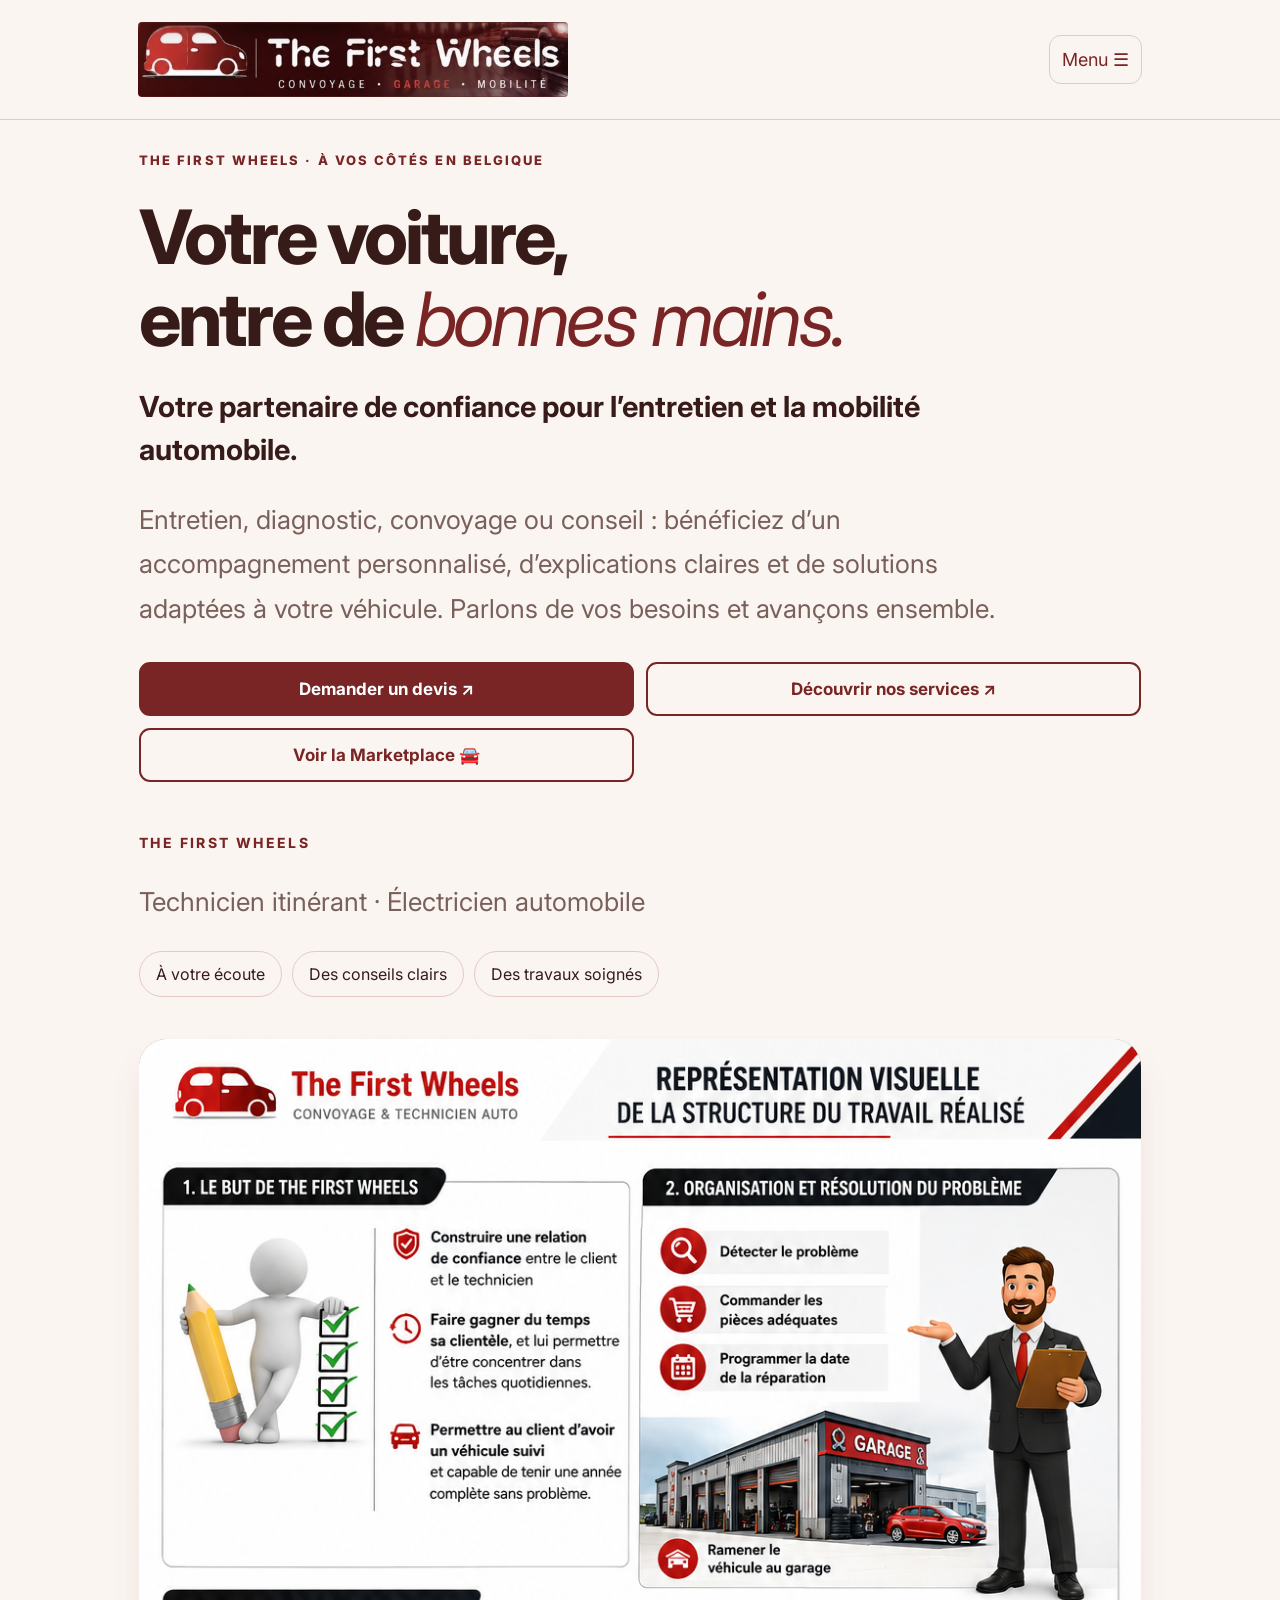
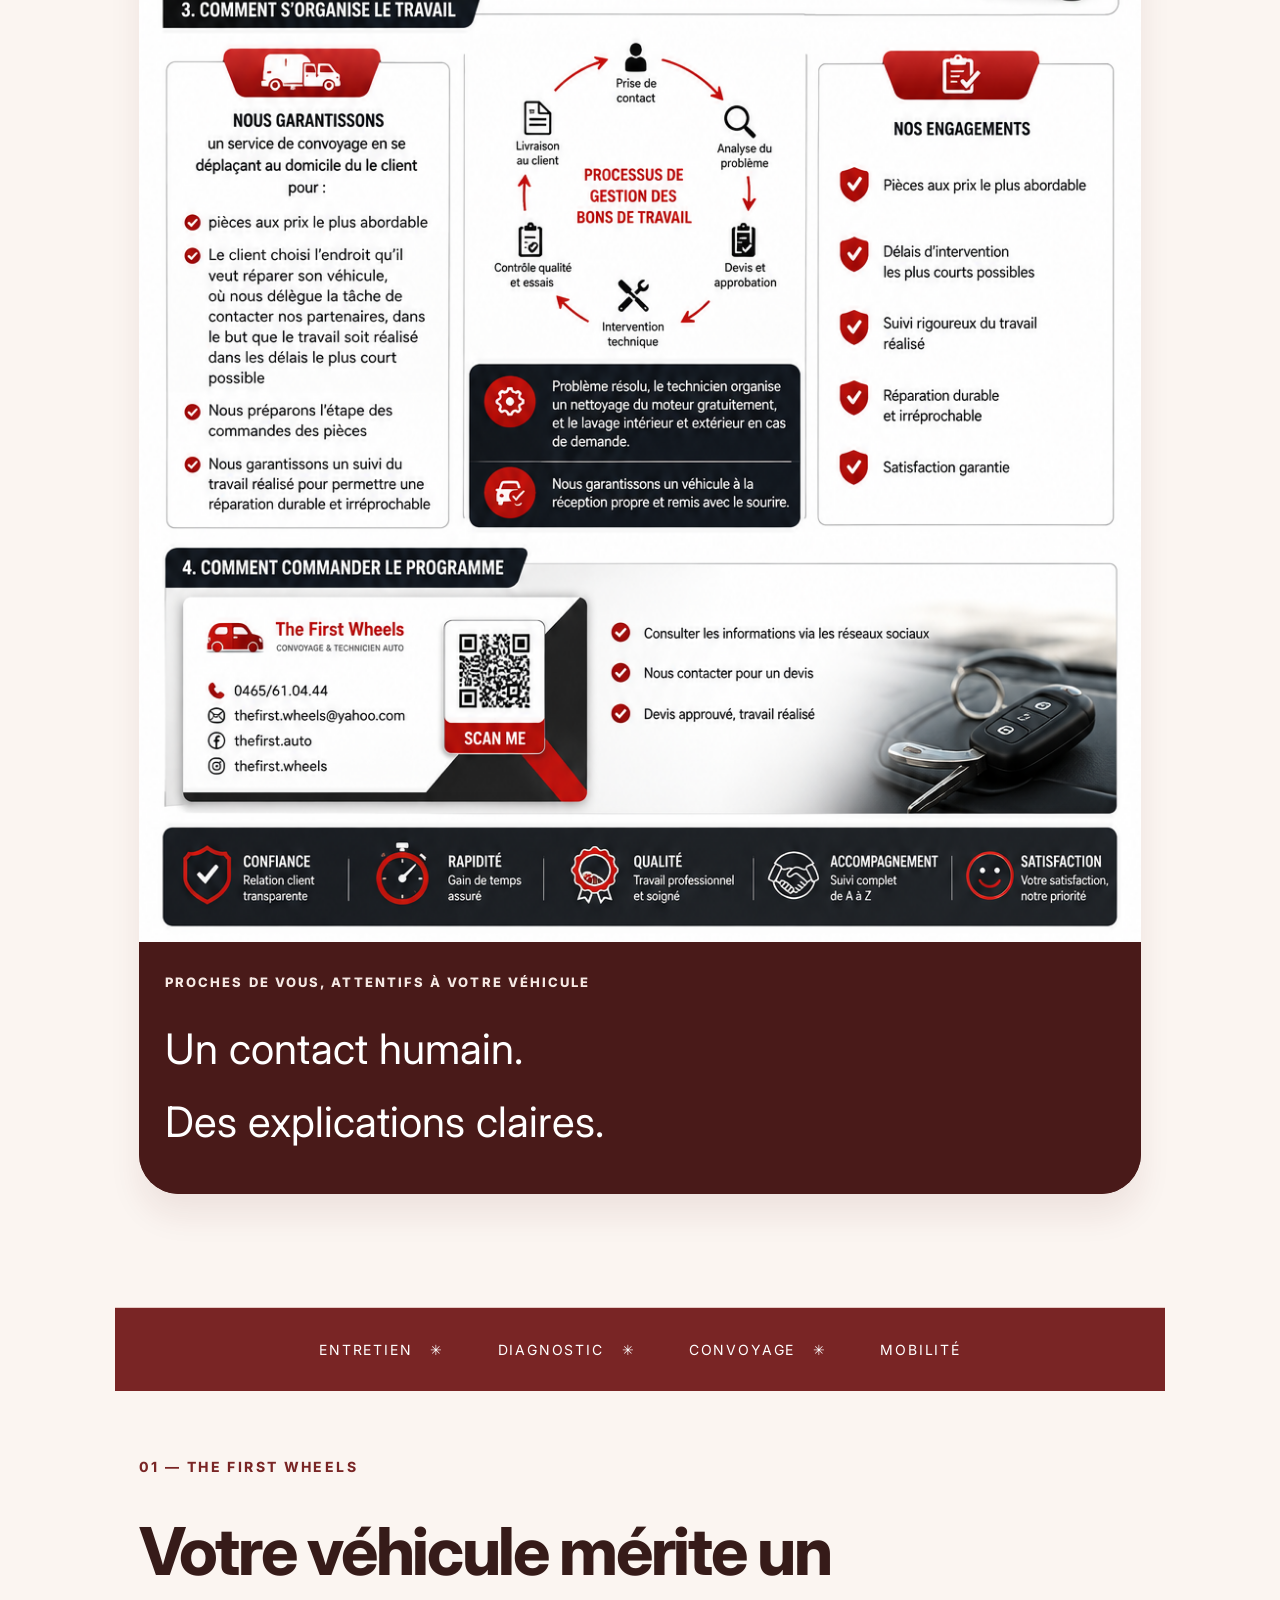
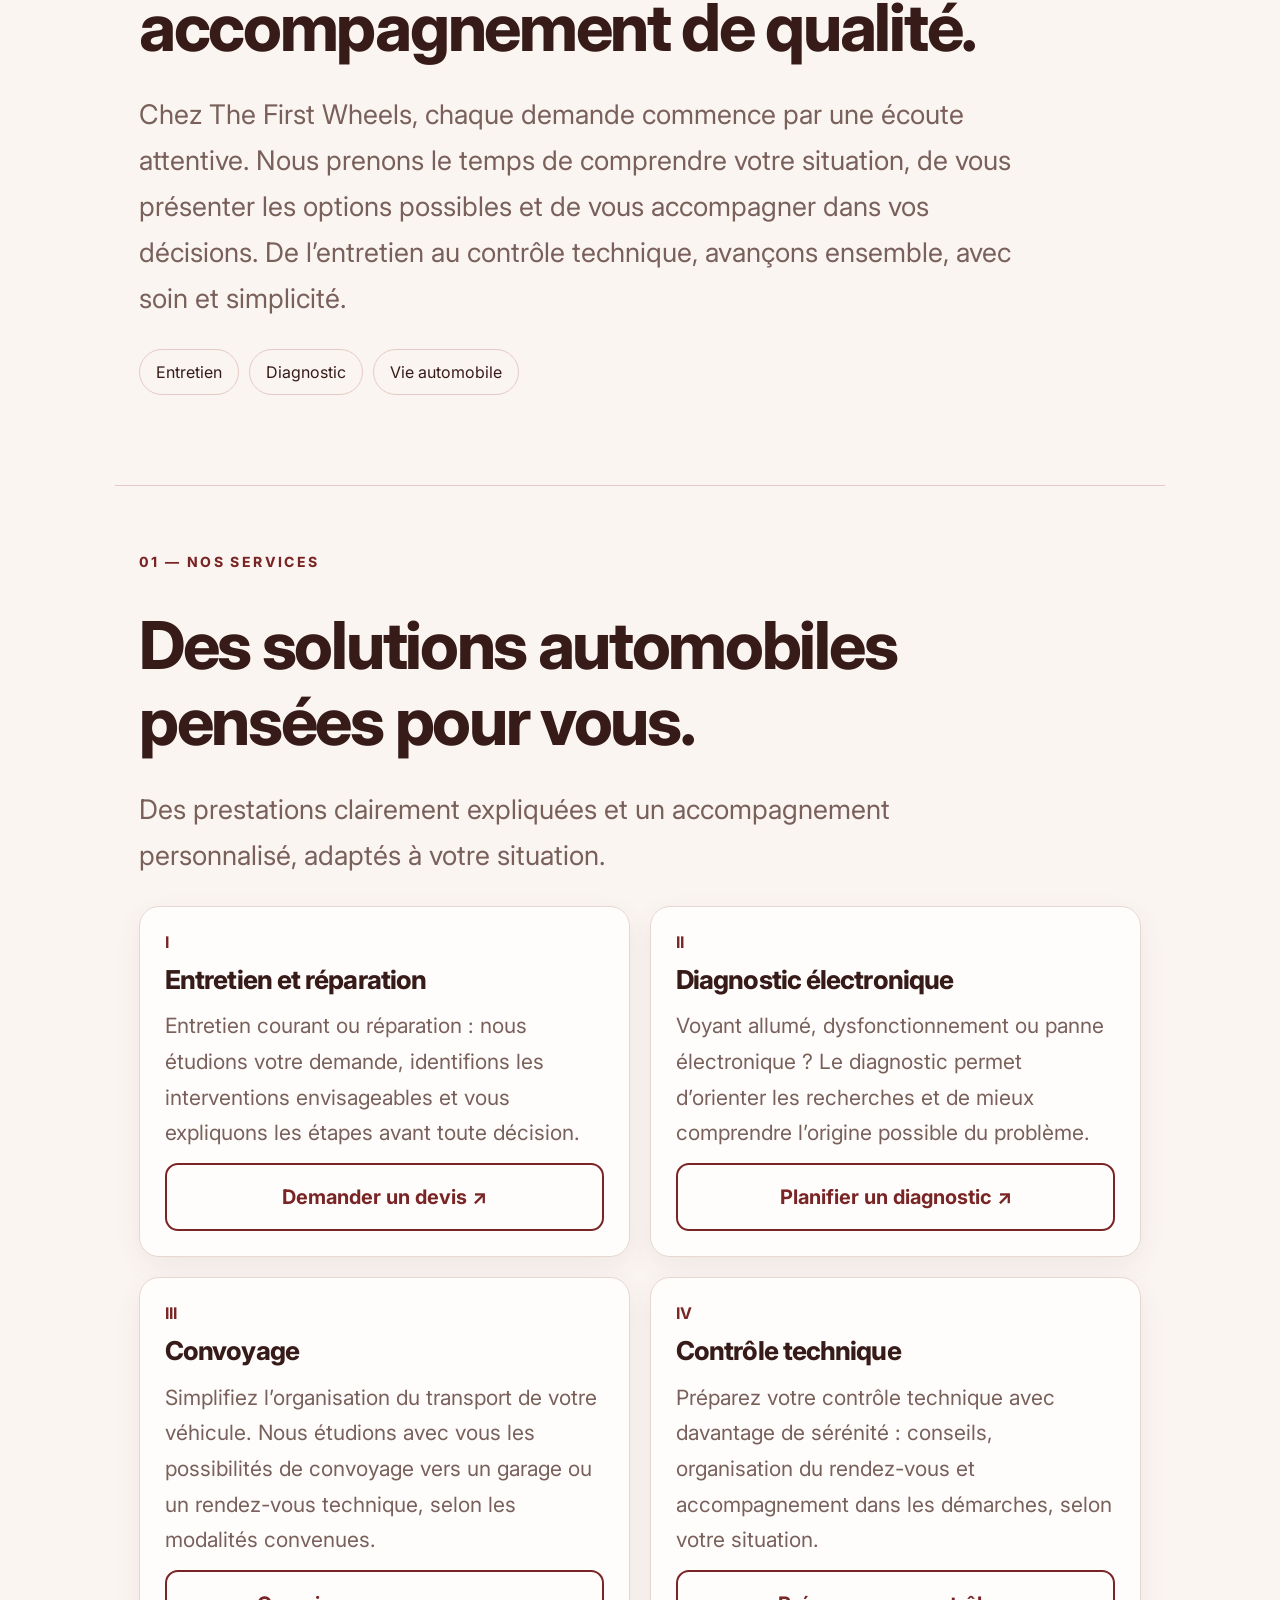
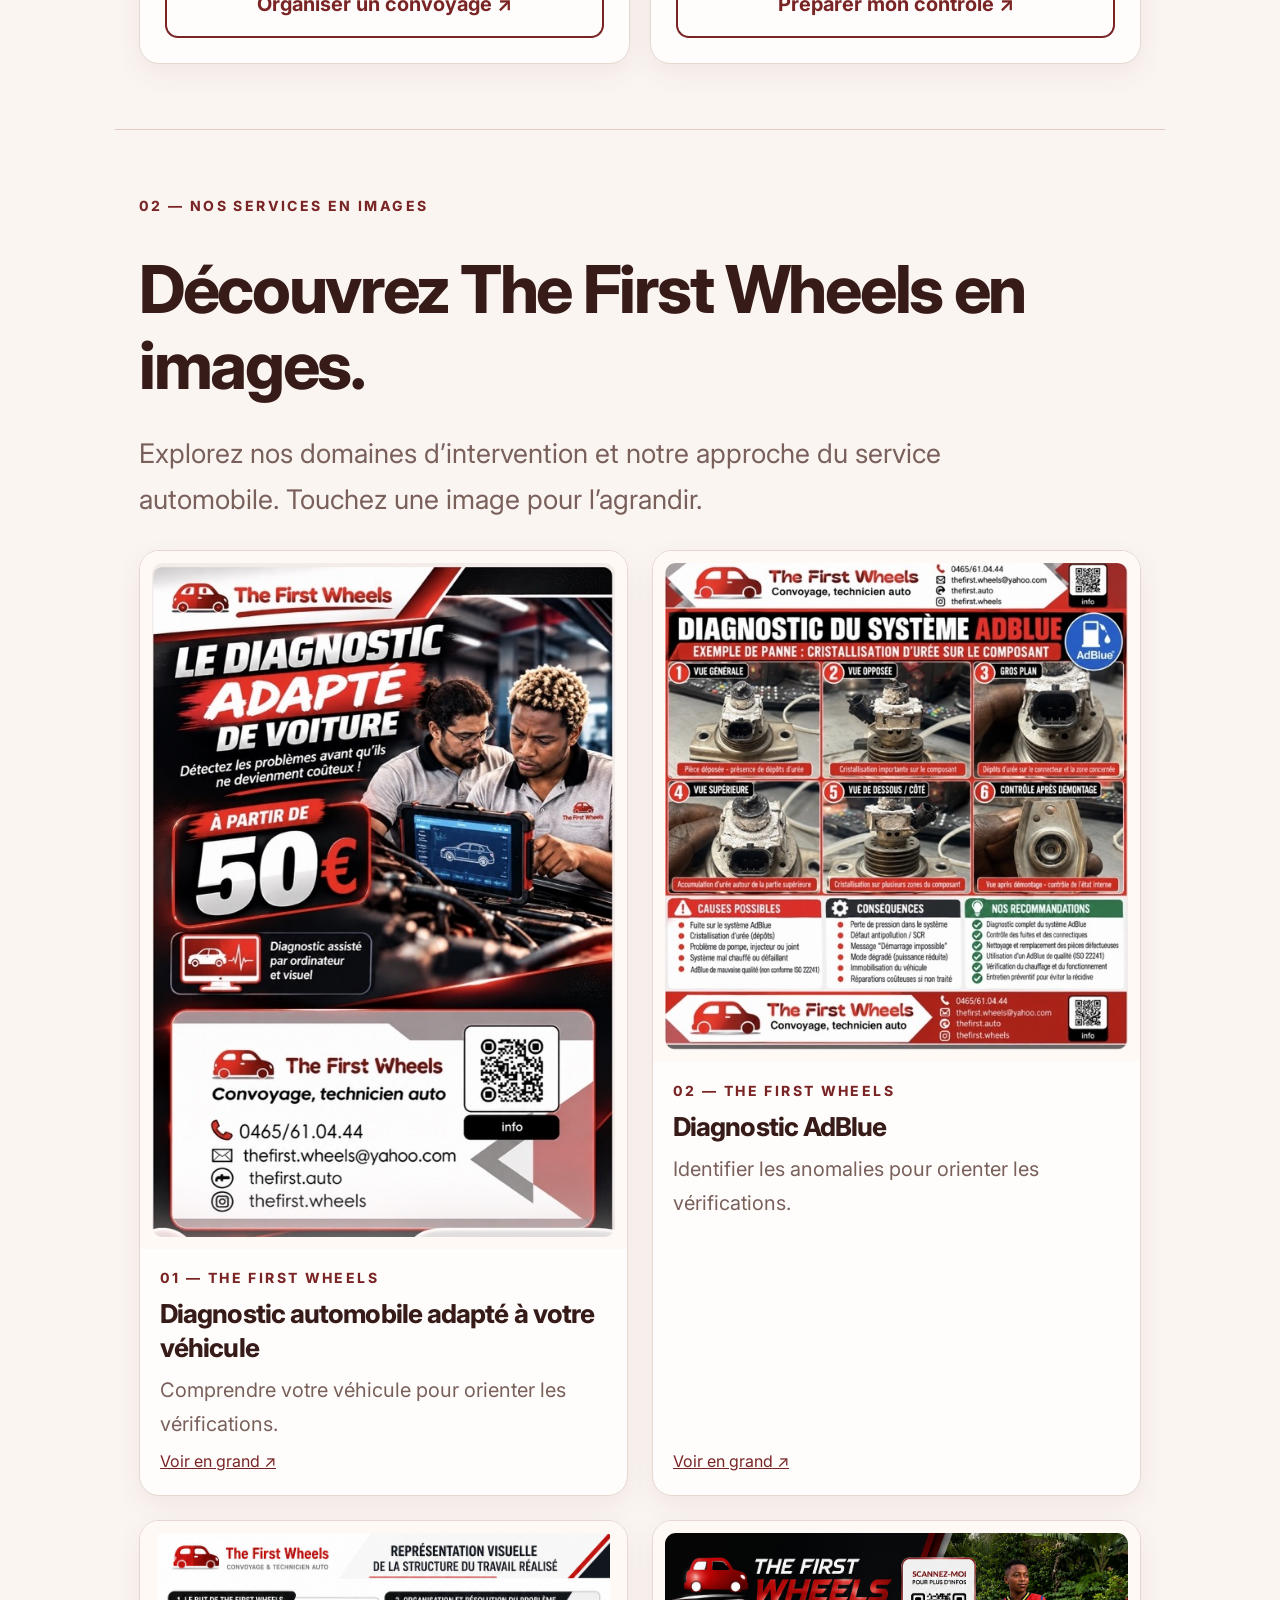
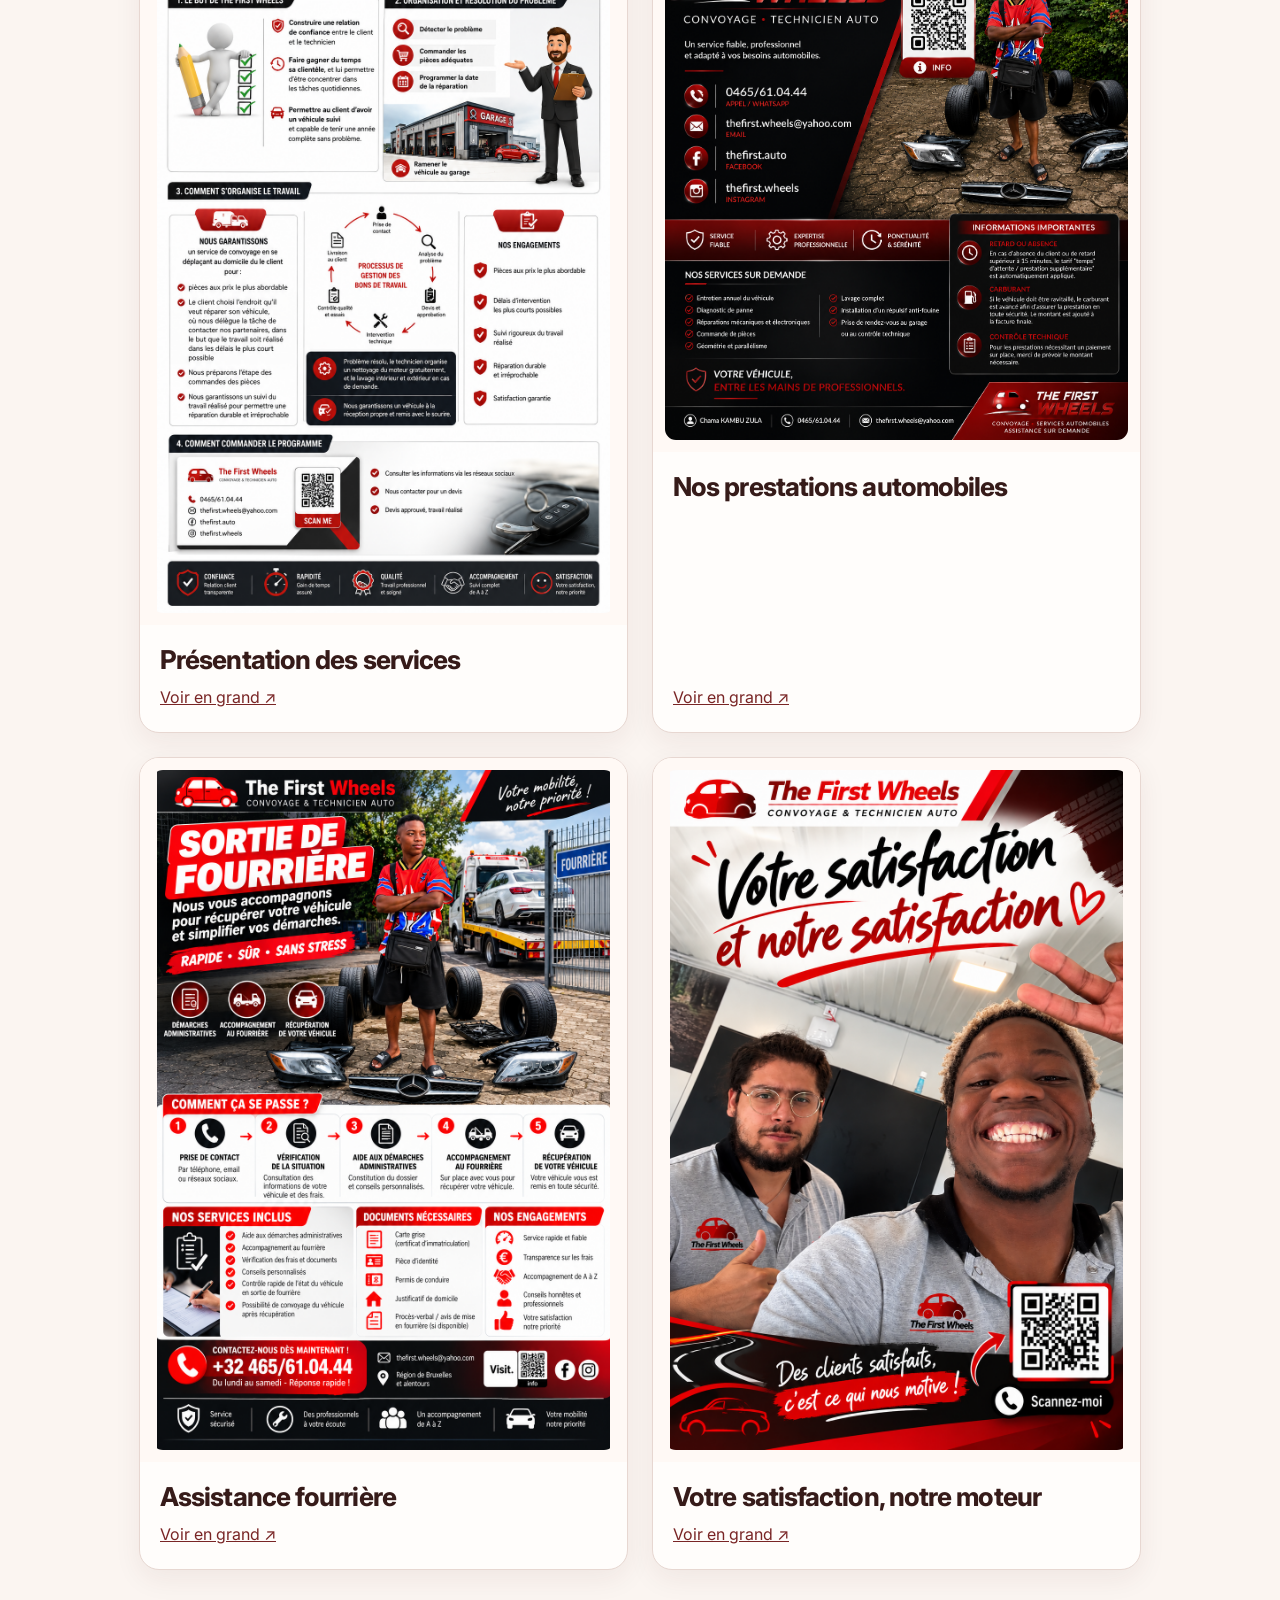
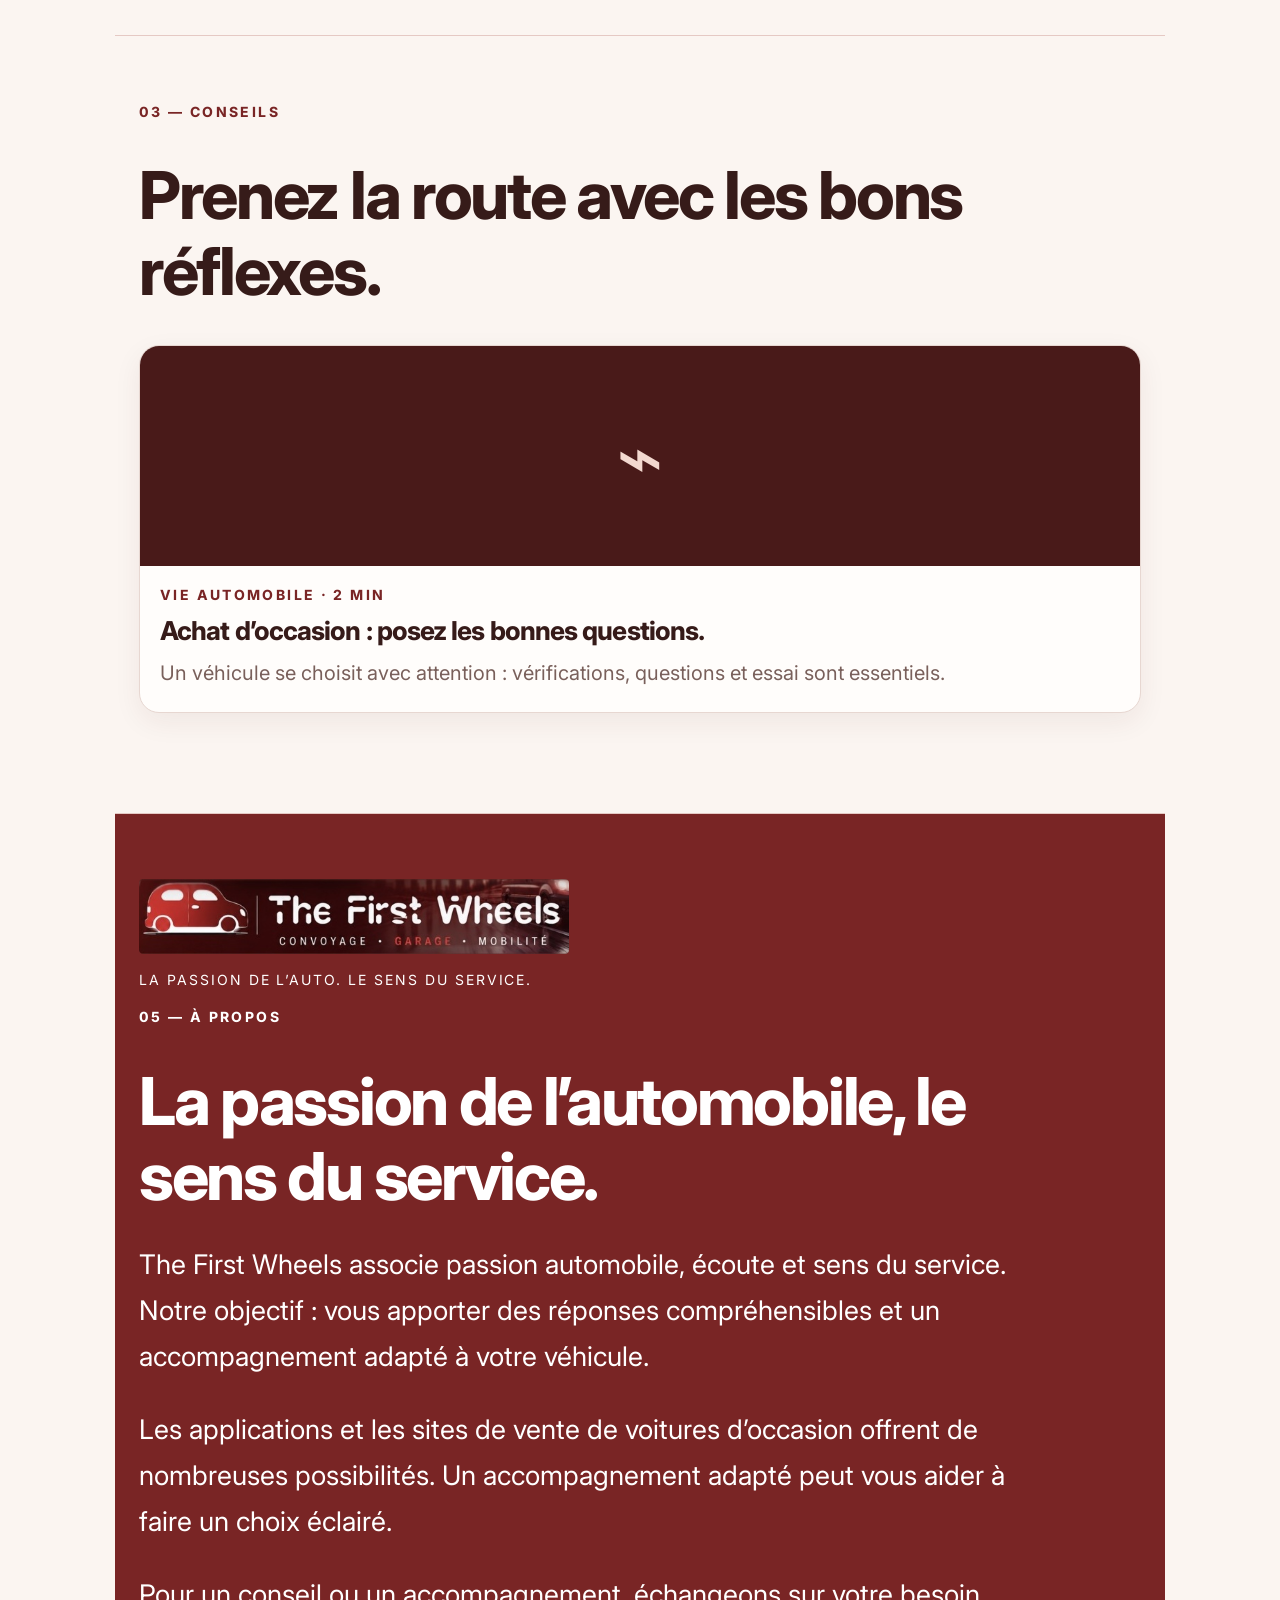
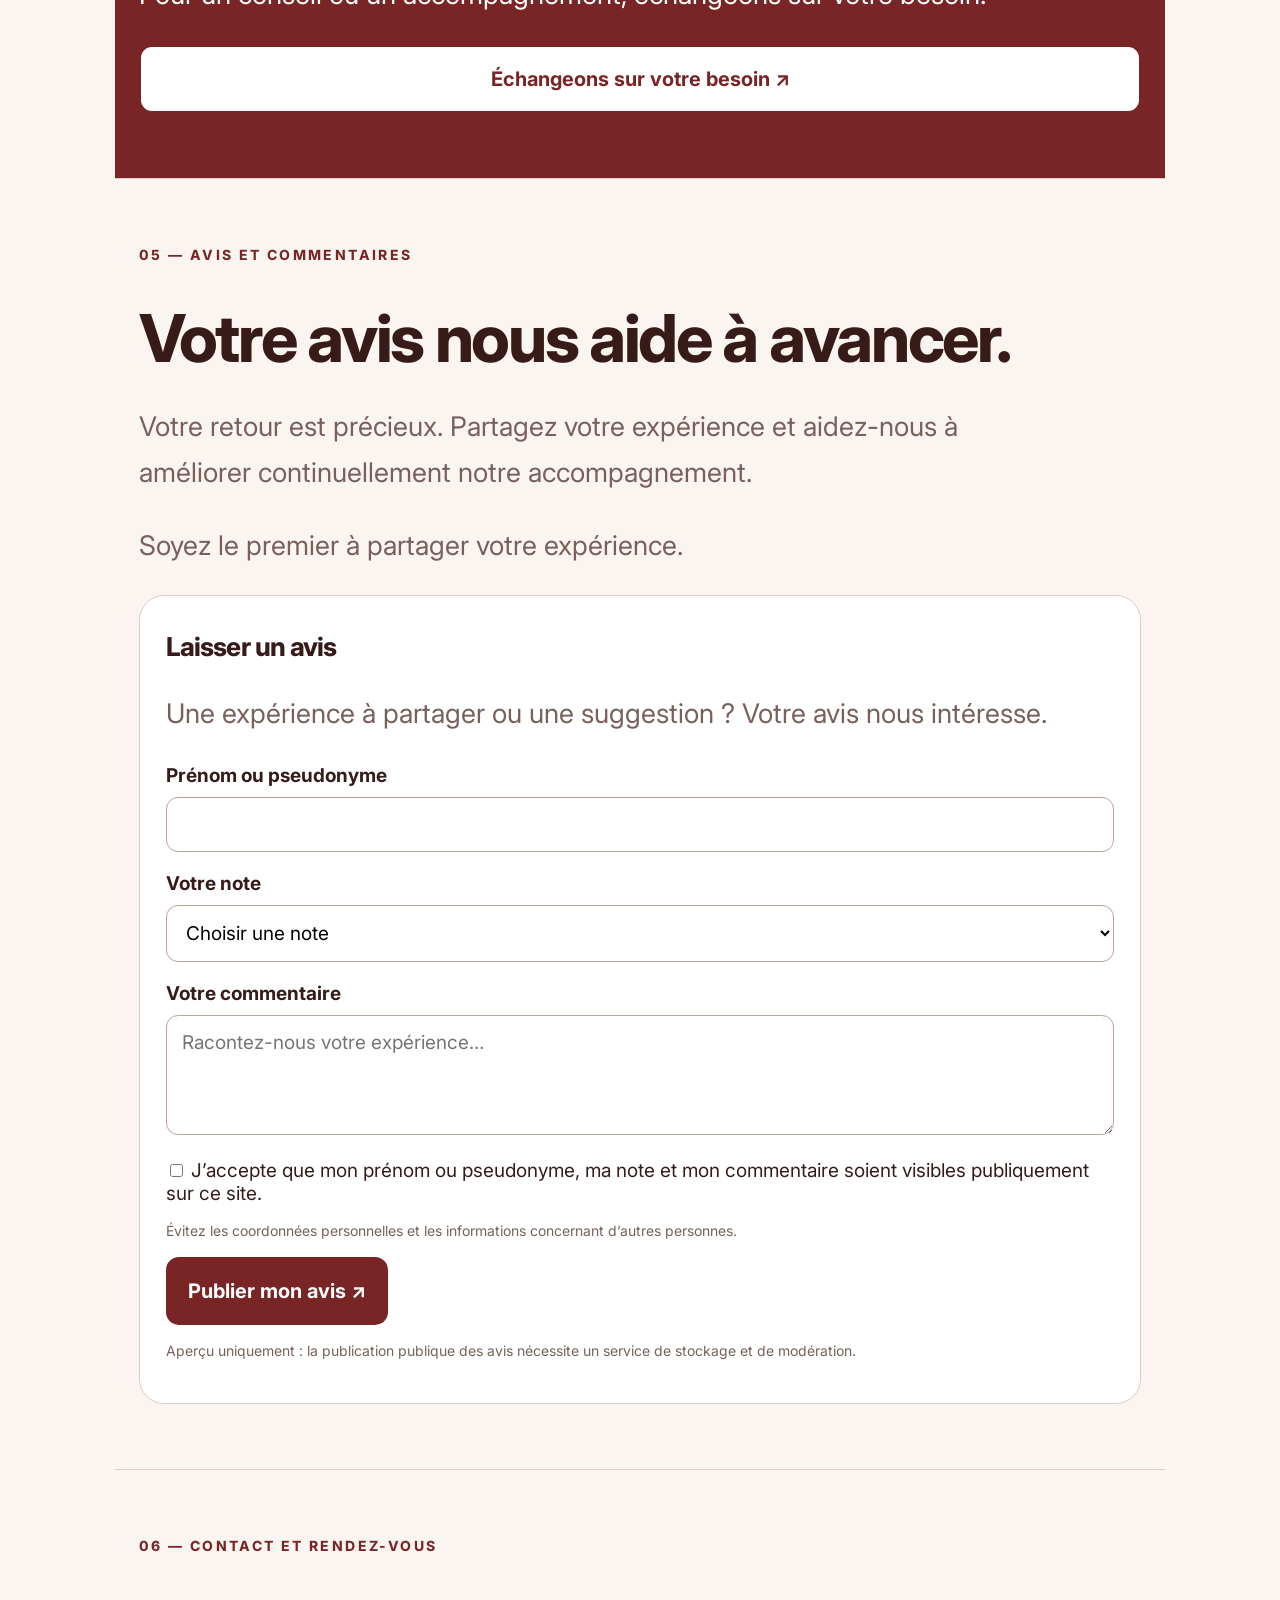
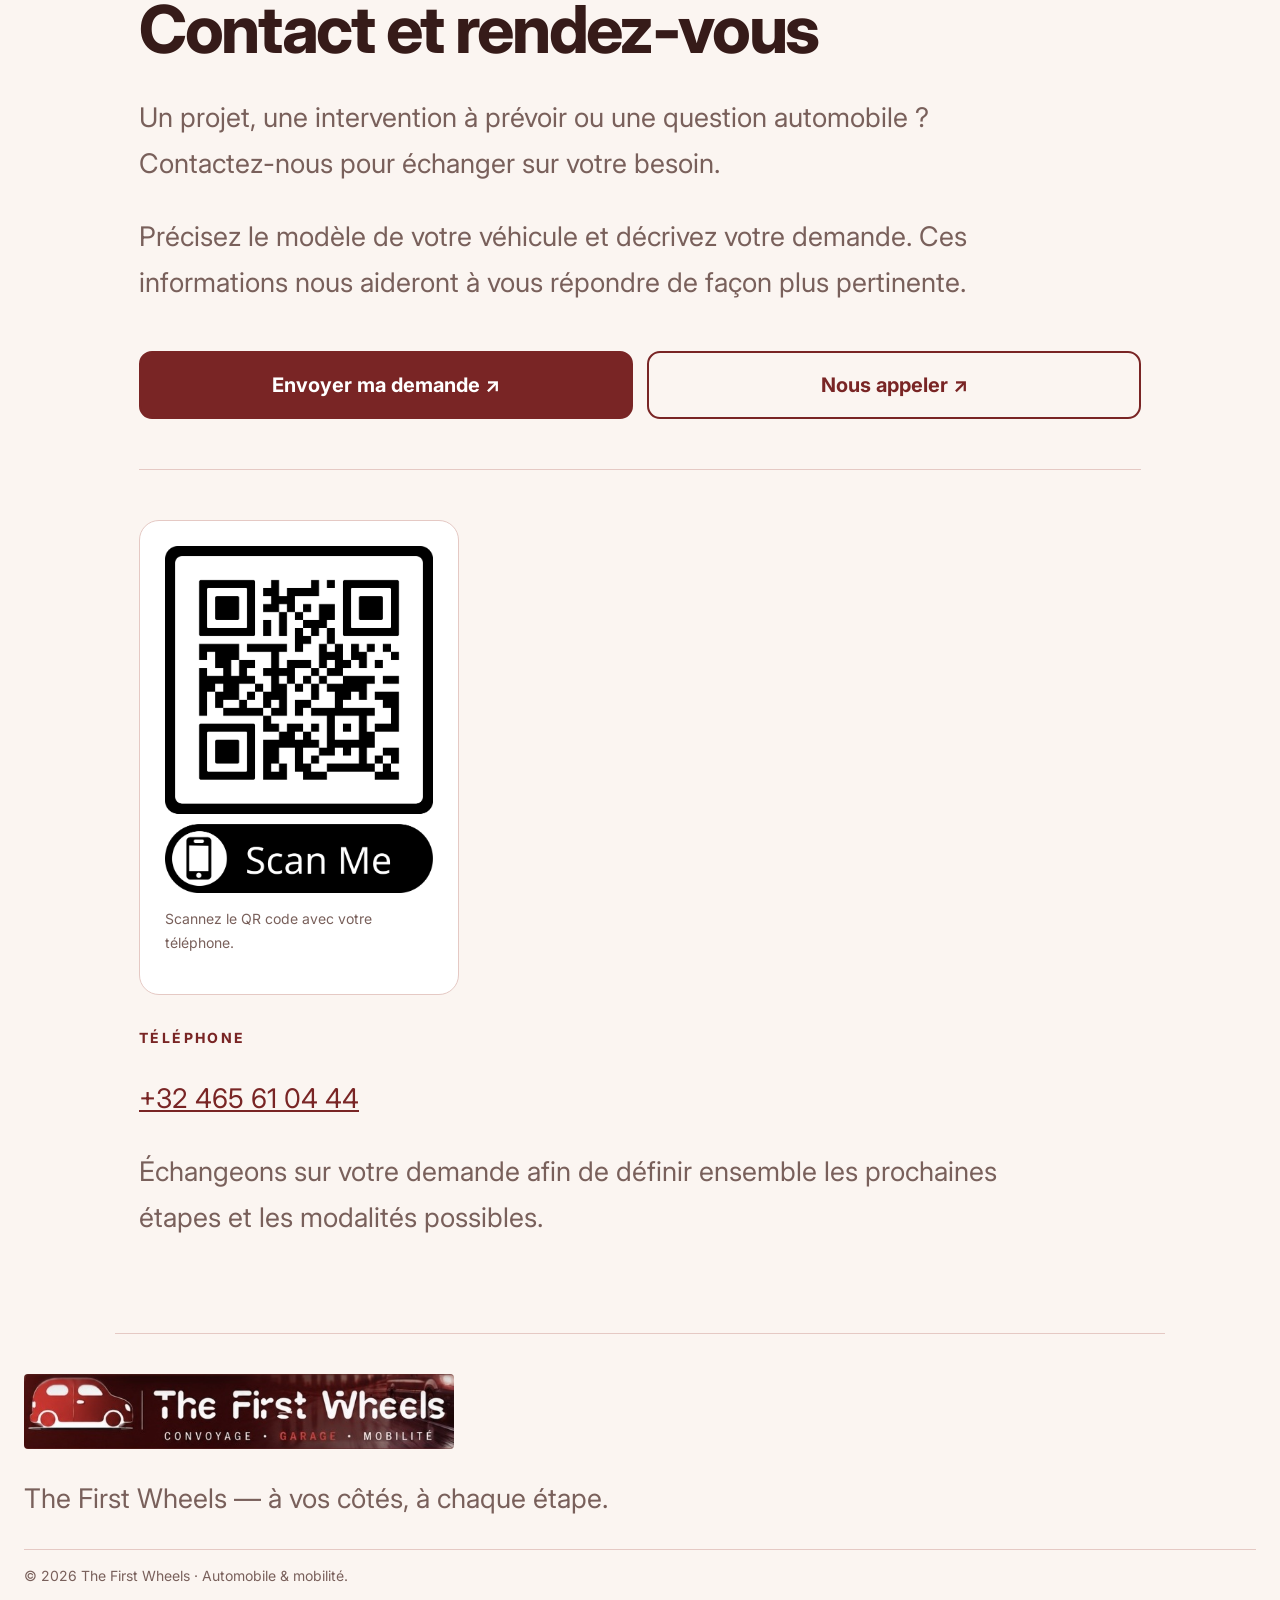
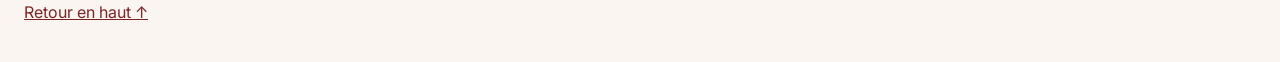
==== commit 74435069: "Add files via upload" ====
--- a/index.html
+++ b/index.html
@@ -87,8 +87,8 @@
 .poster-card img,.feature img{display:block;max-width:100%;height:auto;object-fit:contain}
 .menu{color:var(--b)!important}
 @media(max-width:650px){section{padding:46px 18px}h1{line-height:1.12}h2{line-height:1.2}.service,.poster-caption{padding:22px}.buttons{gap:12px}.btn{padding:16px}nav a{padding:10px 0}}
-</style></head><body><header><div class="head"><a href="#accueil"><img class="logo" src="assets/image_00.jpg" alt="The First Wheels"></a><details class="mobile-navigation"><summary class="menu">Menu ☰</summary><nav aria-label="Navigation principale"><a href="#accueil">Accueil</a><a href="#services">Services</a><a href="#galerie">Images</a><a href="#conseils">Conseils</a><a href="#apropos">À propos</a><a href="#avis">Avis</a><a href="#contact">Contact</a></nav></details></div></header><main>
-<section id="accueil"><div class="ey">THE FIRST WHEELS · À VOS CÔTÉS EN BELGIQUE</div><h1>Votre voiture,<br>entre de <em>bonnes mains.</em></h1><p class="lead">Votre partenaire de confiance pour l’entretien et la mobilité automobile.</p><p>Entretien, diagnostic, convoyage ou conseil : bénéficiez d’un accompagnement personnalisé, d’explications claires et de solutions adaptées à votre véhicule. Parlons de vos besoins et avançons ensemble.</p><div class="buttons"><a class="btn fill" href="#contact">Demander un devis ↗</a><a class="btn" href="#services">Découvrir nos services ↗</a></div><div class="ey" style="margin-top:50px">THE FIRST WHEELS</div><p>Technicien itinérant · Électricien automobile</p><div class="pills"><span class="pill">À votre écoute</span><span class="pill">Des conseils clairs</span><span class="pill">Des travaux soignés</span></div><div class="feature"><img src="assets/image_01.png" alt="The First Wheels : représentation visuelle de la structure du travail réalisé" style="display:block;width:100%;height:auto;object-fit:contain"><div class="inside"><div class="ey">PROCHES DE VOUS, ATTENTIFS À VOTRE VÉHICULE</div><p style="font-size:28px">Un contact humain.<br>Des explications claires.</p></div></div></section><div class="band">ENTRETIEN ✳ &nbsp; DIAGNOSTIC ✳ &nbsp; CONVOYAGE ✳ &nbsp; MOBILITÉ</div>
+</style></head><body><header><div class="head"><a href="#accueil"><img class="logo" src="assets/image_00.jpg" alt="The First Wheels"></a><details class="mobile-navigation"><summary class="menu">Menu ☰</summary><nav aria-label="Navigation principale"><a href="#accueil">Accueil</a><a href="#services">Services</a><a href="marketplace.html">Marketplace 🚘</a><a href="#galerie">Images</a><a href="#conseils">Conseils</a><a href="#apropos">À propos</a><a href="#avis">Avis</a><a href="#contact">Contact</a></nav></details></div></header><main>
+<section id="accueil"><div class="ey">THE FIRST WHEELS · À VOS CÔTÉS EN BELGIQUE</div><h1>Votre voiture,<br>entre de <em>bonnes mains.</em></h1><p class="lead">Votre partenaire de confiance pour l’entretien et la mobilité automobile.</p><p>Entretien, diagnostic, convoyage ou conseil : bénéficiez d’un accompagnement personnalisé, d’explications claires et de solutions adaptées à votre véhicule. Parlons de vos besoins et avançons ensemble.</p><div class="buttons"><a class="btn fill" href="#contact">Demander un devis ↗</a><a class="btn" href="#services">Découvrir nos services ↗</a><a class="btn" href="marketplace.html">Voir la Marketplace 🚘</a></div><div class="ey" style="margin-top:50px">THE FIRST WHEELS</div><p>Technicien itinérant · Électricien automobile</p><div class="pills"><span class="pill">À votre écoute</span><span class="pill">Des conseils clairs</span><span class="pill">Des travaux soignés</span></div><div class="feature"><img src="assets/image_01.png" alt="The First Wheels : représentation visuelle de la structure du travail réalisé" style="display:block;width:100%;height:auto;object-fit:contain"><div class="inside"><div class="ey">PROCHES DE VOUS, ATTENTIFS À VOTRE VÉHICULE</div><p style="font-size:28px">Un contact humain.<br>Des explications claires.</p></div></div></section><div class="band">ENTRETIEN ✳ &nbsp; DIAGNOSTIC ✳ &nbsp; CONVOYAGE ✳ &nbsp; MOBILITÉ</div>
 <section><div class="ey">01 — THE FIRST WHEELS</div><h2>Votre véhicule mérite un accompagnement de qualité.</h2><p>Chez The First Wheels, chaque demande commence par une écoute attentive. Nous prenons le temps de comprendre votre situation, de vous présenter les options possibles et de vous accompagner dans vos décisions. De l’entretien au contrôle technique, avançons ensemble, avec soin et simplicité.</p><div class="pills"><span class="pill">Entretien</span><span class="pill">Diagnostic</span><span class="pill">Vie automobile</span></div></section>
 <section id="services"><div class="ey">01 — NOS SERVICES</div><h2>Des solutions automobiles pensées pour vous.</h2><p>Des prestations clairement expliquées et un accompagnement personnalisé, adaptés à votre situation.</p><div class="services"><article class="service"><div class="number">I</div><h3>Entretien et réparation</h3><p>Entretien courant ou réparation : nous étudions votre demande, identifions les interventions envisageables et vous expliquons les étapes avant toute décision.</p><a class="btn" href="#contact">Demander un devis ↗</a></article><article class="service"><div class="number">II</div><h3>Diagnostic électronique</h3><p>Voyant allumé, dysfonctionnement ou panne électronique ? Le diagnostic permet d’orienter les recherches et de mieux comprendre l’origine possible du problème.</p><a class="btn" href="#contact">Planifier un diagnostic ↗</a></article><article class="service"><div class="number">III</div><h3>Convoyage</h3><p>Simplifiez l’organisation du transport de votre véhicule. Nous étudions avec vous les possibilités de convoyage vers un garage ou un rendez-vous technique, selon les modalités convenues.</p><a class="btn" href="#contact">Organiser un convoyage ↗</a></article><article class="service"><div class="number">IV</div><h3>Contrôle technique</h3><p>Préparez votre contrôle technique avec davantage de sérénité : conseils, organisation du rendez-vous et accompagnement dans les démarches, selon votre situation.</p><a class="btn" href="#contact">Préparer mon contrôle ↗</a></article></div></section>
 <section id="galerie"><div class="ey">02 — NOS SERVICES EN IMAGES</div><h2>Découvrez The First Wheels en images.</h2><p>Explorez nos domaines d’intervention et notre approche du service automobile. Touchez une image pour l’agrandir.</p><div class="poster-grid"><article class="poster-card"><a href="assets/image_02.jpg" target="_blank"><img class="poster" src="assets/image_03.jpg" alt="Affiche diagnostic adapté à partir de 50 euros"></a><div class="poster-caption"><div class="ey">01 — THE FIRST WHEELS</div><h3>Diagnostic automobile adapté à votre véhicule</h3><p>Comprendre votre véhicule pour orienter les vérifications.</p><a href="assets/image_04.jpg" target="_blank">Voir en grand ↗</a></div></article><article class="poster-card"><a href="assets/image_05.jpg" target="_blank"><img class="poster" src="assets/image_06.jpg" alt="Affiche diagnostic du système AdBlue"></a><div class="poster-caption"><div class="ey">02 — THE FIRST WHEELS</div><h3>Diagnostic AdBlue</h3><p>Identifier les anomalies pour orienter les vérifications.</p><a href="assets/image_07.jpg" target="_blank">Voir en grand ↗</a></div></article><article class="poster-card"><a href="assets/image_08.png" target="_blank"><img class="poster" loading="lazy" src="assets/image_09.png" alt="Présentation des services"></a><div class="poster-caption"><h3>Présentation des services</h3><a href="assets/image_10.png" target="_blank">Voir en grand ↗</a></div></article><article class="poster-card"><a href="assets/image_11.png" target="_blank"><img class="poster" loading="lazy" src="assets/image_12.png" alt="Nos prestations automobiles"></a><div class="poster-caption"><h3>Nos prestations automobiles</h3><a href="assets/image_13.png" target="_blank">Voir en grand ↗</a></div></article><article class="poster-card"><a href="assets/image_14.png" target="_blank"><img class="poster" loading="lazy" src="assets/image_15.png" alt="Assistance fourrière"></a><div class="poster-caption"><h3>Assistance fourrière</h3><a href="assets/image_16.png" target="_blank">Voir en grand ↗</a></div></article><article class="poster-card"><a href="assets/image_17.png" target="_blank"><img class="poster" loading="lazy" src="assets/image_18.png" alt="Votre satisfaction, notre moteur"></a><div class="poster-caption"><h3>Votre satisfaction, notre moteur</h3><a href="assets/image_19.png" target="_blank">Voir en grand ↗</a></div></article></div></section>
